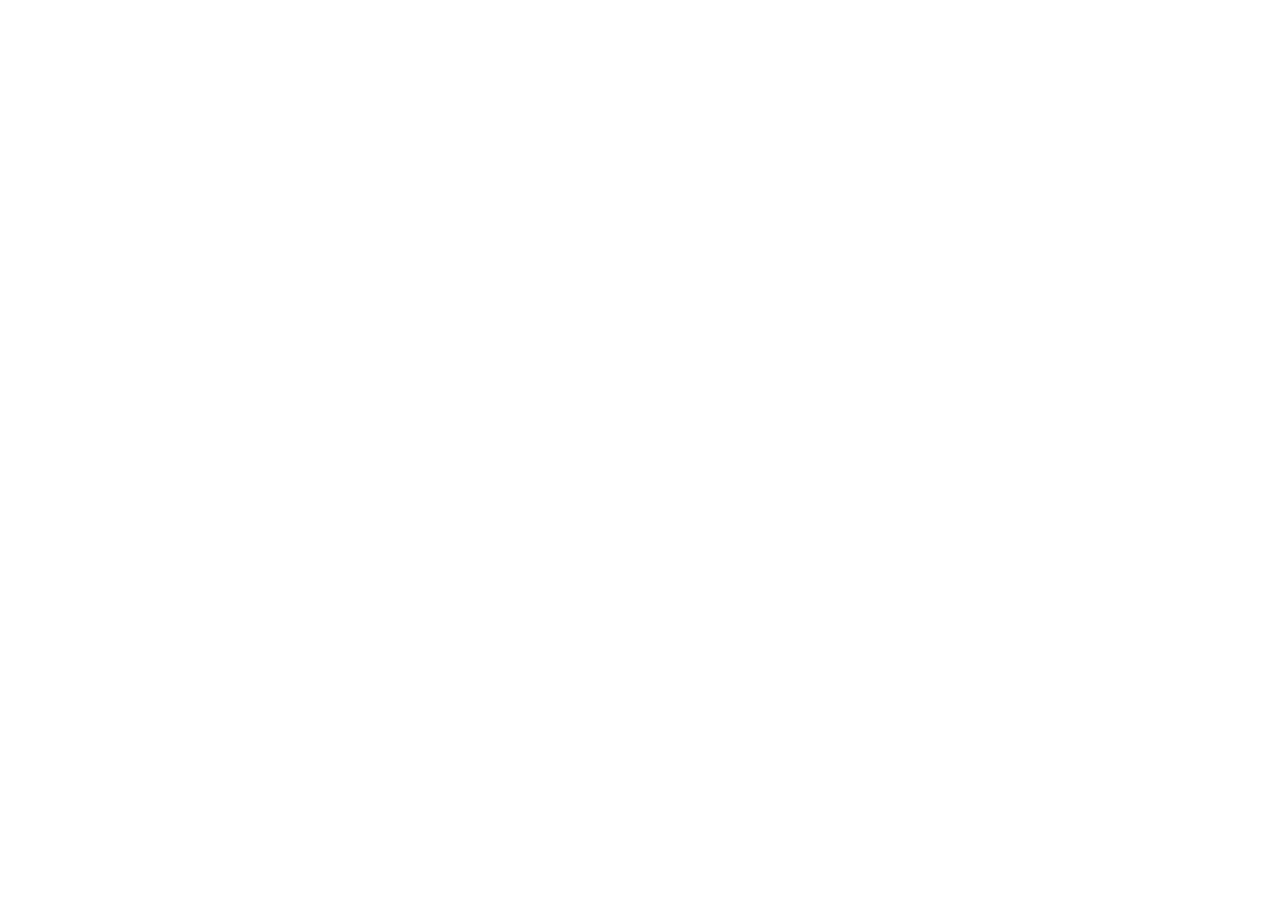
==== index.html @ e2233cf8 "init: init project" ====
<!DOCTYPE html>
<html lang="en">
<head>
    <meta charset="UTF-8">
    <meta name="viewport" content="width=device-width, initial-scale=1.0">
    <title>Main page</title>
</head>
<body>
    
</body>
</html>
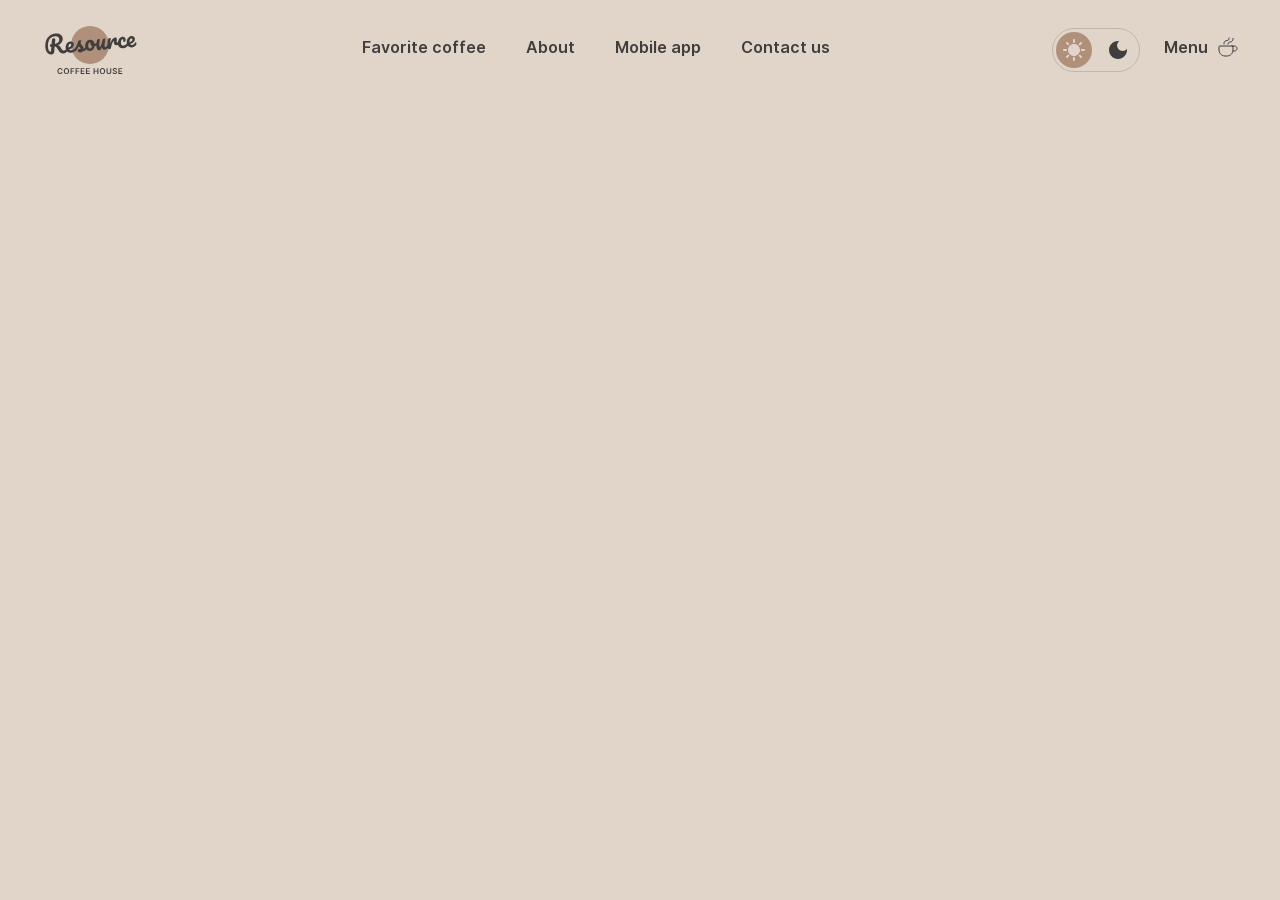
==== commit ed10383f: "feat: add header & create styles with scss" ====
--- a/index.html
+++ b/index.html
@@ -1,11 +1,75 @@
 <!DOCTYPE html>
 <html lang="en">
-<head>
-    <meta charset="UTF-8">
-    <meta name="viewport" content="width=device-width, initial-scale=1.0">
-    <title>Main page</title>
-</head>
-<body>
-    
-</body>
-</html>+  <head>
+    <meta charset="UTF-8" />
+    <meta name="viewport" content="width=device-width, initial-scale=1.0" />
+    <link rel="shortcut icon" href="favicon.ico" type="image/x-icon" />
+    <link rel="apple-touch-icon" href="assets/icons/apple-touch-icon.png" />
+    <link rel="apple-touch-icon" sizes="57x57" href="assets/icons/apple-touch-icon-57x57.png" />
+    <link rel="apple-touch-icon" sizes="72x72" href="assets/icons/apple-touch-icon-72x72.png" />
+    <link rel="apple-touch-icon" sizes="76x76" href="assets/icons/apple-touch-icon-76x76.png" />
+    <link rel="apple-touch-icon" sizes="114x114" href="assets/icons/apple-touch-icon-114x114.png" />
+    <link rel="apple-touch-icon" sizes="120x120" href="assets/icons/apple-touch-icon-120x120.png" />
+    <link rel="apple-touch-icon" sizes="144x144" href="assets/icons/apple-touch-icon-144x144.png" />
+    <link rel="apple-touch-icon" sizes="152x152" href="assets/icons/apple-touch-icon-152x152.png" />
+    <link rel="apple-touch-icon" sizes="180x180" href="assets/icons/apple-touch-icon-180x180.png" />
+    <link rel="stylesheet" href="styles/style.css" />
+    <title>Resource coffee house</title>
+  </head>
+  <body>
+    <header class="header">
+      <div class="container">
+        <div class="header__inner">
+          <a href="index.html" class="header__logo" aria-label="Resource Coffee House">
+            <img src="assets/images/logo/light-logo.svg" alt="Resource coffee logo" />
+          </a>
+          <nav class="header__nav">
+            <a href="#favorite" class="header__link">Favorite coffee</a>
+            <a href="#about" class="header__link">About</a>
+            <a href="#app" class="header__link">Mobile app</a>
+            <a href="#contacts" class="header__link">Contact us</a>
+          </nav>
+          <div class="header__actions">
+            <button class="header__theme" type="button" aria-label="Switch theme">
+              <span class="header__theme-option active" aria-label="Light theme">
+                <svg width="22" height="22" viewBox="0 0 22 22" fill="none" xmlns="http://www.w3.org/2000/svg">
+                  <path
+                    d="M10 3V1C10 0.45 10.45 0 11 0C11.55 0 12 0.45 12 1V3C12 3.55 11.55 4 11 4C10.45 4 10 3.55 10 3ZM17.36 6.05L18.77 4.63C19.16 4.24 19.16 3.61 18.77 3.22C18.38 2.83 17.75 2.83 17.36 3.22L15.95 4.64C15.56 5.03 15.56 5.66 15.95 6.05C16.34 6.44 16.97 6.44 17.36 6.05ZM21 10H19C18.45 10 18 10.45 18 11C18 11.55 18.45 12 19 12H21C21.55 12 22 11.55 22 11C22 10.45 21.55 10 21 10ZM11 18C10.45 18 10 18.45 10 19V21C10 21.55 10.45 22 11 22C11.55 22 12 21.55 12 21V19C12 18.45 11.55 18 11 18ZM4.64 6.05L3.22 4.64C2.83 4.25 2.83 3.61 3.22 3.23C3.61 2.85 4.25 2.84 4.63 3.23L6.04 4.64C6.43 5.03 6.43 5.67 6.04 6.05C5.65 6.43 5.02 6.44 4.64 6.05ZM15.95 15.95C15.56 16.34 15.56 16.98 15.95 17.36L17.36 18.77C17.75 19.16 18.39 19.16 18.77 18.77C19.16 18.38 19.16 17.74 18.77 17.36L17.36 15.95C16.98 15.56 16.34 15.56 15.95 15.95ZM1 12H3C3.55 12 4 11.55 4 11C4 10.45 3.55 10 3 10H1C0.45 10 0 10.45 0 11C0 11.55 0.45 12 1 12ZM4.64 18.78L6.05 17.37C6.44 16.98 6.44 16.34 6.05 15.96C5.66 15.58 5.02 15.57 4.64 15.96L3.23 17.37C2.84 17.76 2.84 18.4 3.23 18.78C3.61 19.17 4.25 19.17 4.64 18.78ZM11 5C7.69 5 5 7.69 5 11C5 14.31 7.69 17 11 17C14.31 17 17 14.31 17 11C17 7.69 14.31 5 11 5Z"
+                    fill="currentColor"
+                  />
+                </svg>
+              </span>
+              <span class="header__theme-option" aria-label="Dark theme">
+                <svg width="18" height="18" viewBox="0 0 18 18" fill="none" xmlns="http://www.w3.org/2000/svg">
+                  <path
+                    d="M9 0C4.03 0 0 4.03 0 9C0 13.97 4.03 18 9 18C13.97 18 18 13.97 18 9C18 8.54 17.96 8.08 17.9 7.64C16.92 9.01 15.32 9.9 13.5 9.9C10.52 9.9 8.1 7.48 8.1 4.5C8.1 2.69 8.99 1.08 10.36 0.0999999C9.92 0.0399999 9.46 0 9 0Z"
+                    fill="currentColor"
+                  />
+                </svg>
+              </span>
+            </button>
+            <a href="catalog.html" class="header__menu">
+              <span class="header__menu-link">
+                <span>Menu</span>
+                <svg width="24" height="24" viewBox="0 0 24 24" fill="none" xmlns="http://www.w3.org/2000/svg">
+                  <path d="M17 11.6V15C17 18.3137 14.3137 21 11 21H9C5.68629 21 3 18.3137 3 15V11.6C3 11.2686 3.26863 11 3.6 11H16.4C16.7314 11 17 11.2686 17 11.6Z" stroke="currentColor" stroke-linecap="round" stroke-linejoin="round" />
+                  <g class="cup-evaporation-1">
+                    <path d="M12 9C12 8 12.7143 7 14.1429 7C15.7208 7 17 5.72081 17 4.14286V3.5" stroke="currentColor" stroke-linecap="round" stroke-linejoin="round" />
+                  </g>
+                  <g class="cup-evaporation-2">
+                    <path d="M8 9V8.5C8 6.84315 9.34315 5.5 11 5.5C12.1046 5.5 13 4.60457 13 3.5V3" stroke="currentColor" stroke-linecap="round" stroke-linejoin="round" />
+                  </g>
+                  <path d="M16 11H18.5C19.8807 11 21 12.1193 21 13.5C21 14.8807 19.8807 16 18.5 16H17" stroke="currentColor" stroke-linecap="round" stroke-linejoin="round" />
+                </svg>
+              </span>
+            </a>
+            <button class="header__burger" type="button" aria-label="Open menu">
+              <span></span>
+              <span></span>
+            </button>
+          </div>
+        </div>
+      </div>
+    </header>
+  </body>
+</html>
--- a/styles/style.css
+++ b/styles/style.css
@@ -0,0 +1,288 @@
+* {
+  margin: 0;
+  padding: 0;
+  box-sizing: border-box;
+}
+
+html {
+  scroll-behavior: smooth;
+}
+
+a {
+  text-decoration: none;
+  color: inherit;
+}
+
+li {
+  list-style: none;
+}
+
+img {
+  display: block;
+}
+
+input,
+button,
+textarea {
+  font-family: inherit;
+  font-size: inherit;
+  color: inherit;
+}
+
+button {
+  cursor: pointer;
+  background-color: inherit;
+  color: inherit;
+  border: none;
+}
+
+@font-face {
+  font-family: "Inter";
+  font-style: normal;
+  font-weight: 400;
+  font-display: swap;
+  src: url("../assets/fonts/Inter-Regular.woff2") format("woff2");
+}
+@font-face {
+  font-family: "Inter";
+  font-style: normal;
+  font-weight: 600;
+  font-display: swap;
+  src: url("../assets/fonts/Inter-SemiBold.woff2") format("woff2");
+}
+body {
+  font-family: "Inter", sans-serif;
+  background: #e1d4c9;
+  min-height: 100vh;
+  display: flex;
+  flex-direction: column;
+}
+
+.container {
+  max-width: 1440px;
+  width: 100%;
+  margin: 0 auto;
+  padding: 0 40px;
+}
+
+.page {
+  flex: 1;
+}
+
+.text-accent {
+  color: #b0907a;
+}
+
+.header {
+  width: 100%;
+  padding-top: 20px;
+}
+.header__inner {
+  display: flex;
+  width: 100%;
+  min-height: 60px;
+  justify-content: space-between;
+  align-items: center;
+}
+.header__logo {
+  display: flex;
+  align-items: center;
+  width: 100px;
+  line-height: 0;
+  flex-shrink: 0;
+}
+.header__logo img {
+  width: 100px;
+  height: 60px;
+  display: block;
+}
+.header__nav {
+  display: flex;
+  justify-content: center;
+  align-items: center;
+  gap: 40px;
+  flex: 1 0 0;
+  align-self: stretch;
+}
+.header__link {
+  position: relative;
+  display: flex;
+  flex-direction: column;
+  align-items: center;
+  gap: 4px;
+  color: #403f3d;
+  font-size: 16px;
+  font-weight: 600;
+  line-height: 150%;
+  text-decoration: none;
+  transition: color 0.2s;
+}
+.header__link::after {
+  content: "";
+  height: 2px;
+  width: 0;
+  background: #403f3d;
+  transition: width 0.25s ease;
+}
+.header__link_active::after {
+  width: 100%;
+}
+.header__actions {
+  display: flex;
+  justify-content: center;
+  align-items: center;
+  gap: 24px;
+  flex-shrink: 0;
+}
+.header__theme {
+  display: flex;
+  width: 88px;
+  height: 44px;
+  padding: 4px;
+  justify-content: center;
+  align-items: center;
+  gap: 8px;
+  border-radius: 100px;
+  border: 1px solid #c1b6ad;
+  background: transparent;
+  cursor: pointer;
+  transition: border-color 0.2s;
+}
+.header__theme-option {
+  display: flex;
+  width: 36px;
+  height: 36px;
+  justify-content: center;
+  align-items: center;
+  flex-shrink: 0;
+  border-radius: 100px;
+  color: #403f3d;
+  box-sizing: border-box;
+}
+.header__theme-option.active {
+  background: #b0907a;
+  color: #e1d4c9;
+}
+.header__menu {
+  display: flex;
+  flex-direction: column;
+  align-items: center;
+  gap: 4px;
+  color: #403f3d;
+  text-decoration: none;
+  position: relative;
+}
+.header__menu::after {
+  content: "";
+  height: 2px;
+  width: 0;
+  background: #403f3d;
+  transition: width 0.25s ease;
+}
+.header__menu-link {
+  display: flex;
+  justify-content: center;
+  align-items: center;
+  gap: 8px;
+  font-size: 16px;
+  font-weight: 600;
+  line-height: 150%;
+  color: #403f3d;
+}
+.header__menu-link svg {
+  color: #3d3d40;
+  display: block;
+}
+.header__menu-link .cup-evaporation-1,
+.header__menu-link .cup-evaporation-2 {
+  transform-box: fill-box;
+  transform-origin: center bottom;
+  opacity: 1;
+  will-change: transform, opacity;
+  transition: opacity 0.3s ease-in;
+}
+.header__burger {
+  display: none;
+  width: 44px;
+  height: 44px;
+  flex-direction: column;
+  justify-content: center;
+  align-items: center;
+  gap: 6px;
+  flex-shrink: 0;
+  border-radius: 100px;
+  border: 1px solid #403f3d;
+}
+.header__burger span {
+  display: block;
+  width: 16px;
+  height: 2px;
+  background: #403f3d;
+}
+
+@keyframes cup-evaporation {
+  0% {
+    transform: translateY(0) scale(0.8);
+    opacity: 0;
+  }
+  30% {
+    opacity: 1;
+  }
+  100% {
+    transform: translateY(-5px) scale(1.15);
+    opacity: 0;
+  }
+}
+@media (min-width: 769px) {
+  .header__link:hover::after {
+    width: 100%;
+  }
+  .header__theme:hover {
+    border-color: #b0907a;
+  }
+  .header__menu:hover::after {
+    width: 100%;
+  }
+  .header__menu-link:hover .cup-evaporation-1,
+  .header__menu-link:hover .cup-evaporation-2 {
+    animation: cup-evaporation 1.4s ease-in-out infinite;
+  }
+  .header__menu-link:hover .cup-evaporation-2 {
+    animation-delay: 0.7s;
+  }
+}
+@media (max-width: 1024px) {
+  .header__nav {
+    gap: 20px;
+  }
+  .header__inner {
+    gap: 16px;
+  }
+}
+@media (max-width: 768px) {
+  .header__nav {
+    display: none;
+  }
+  .header__burger {
+    display: flex;
+  }
+}
+@media (max-width: 640px) {
+  .header {
+    padding-top: 12px;
+  }
+  .header__inner {
+    min-height: 44px;
+  }
+  .header__logo img {
+    width: 80px;
+    height: 48px;
+  }
+  .header__actions {
+    gap: 12px;
+  }
+  .header__theme {
+    width: 76px;
+    height: 40px;
+  }
+}
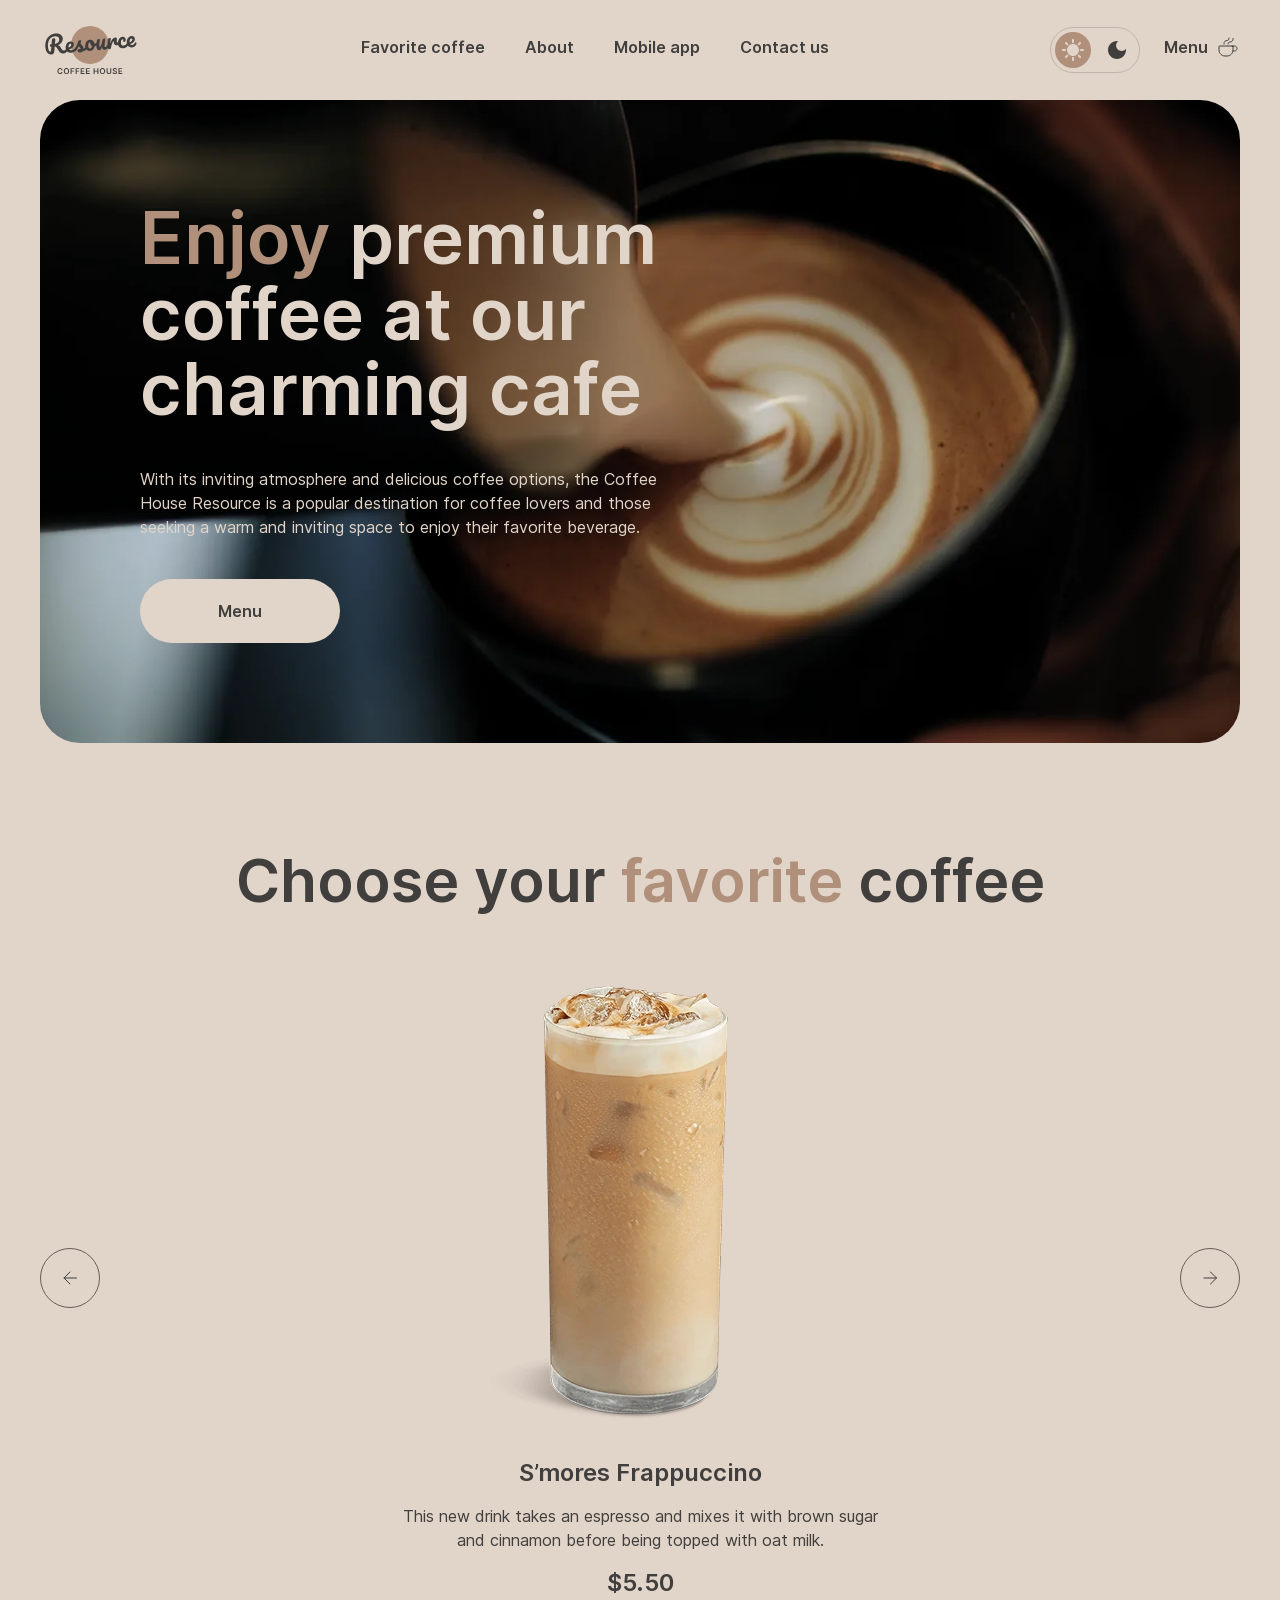
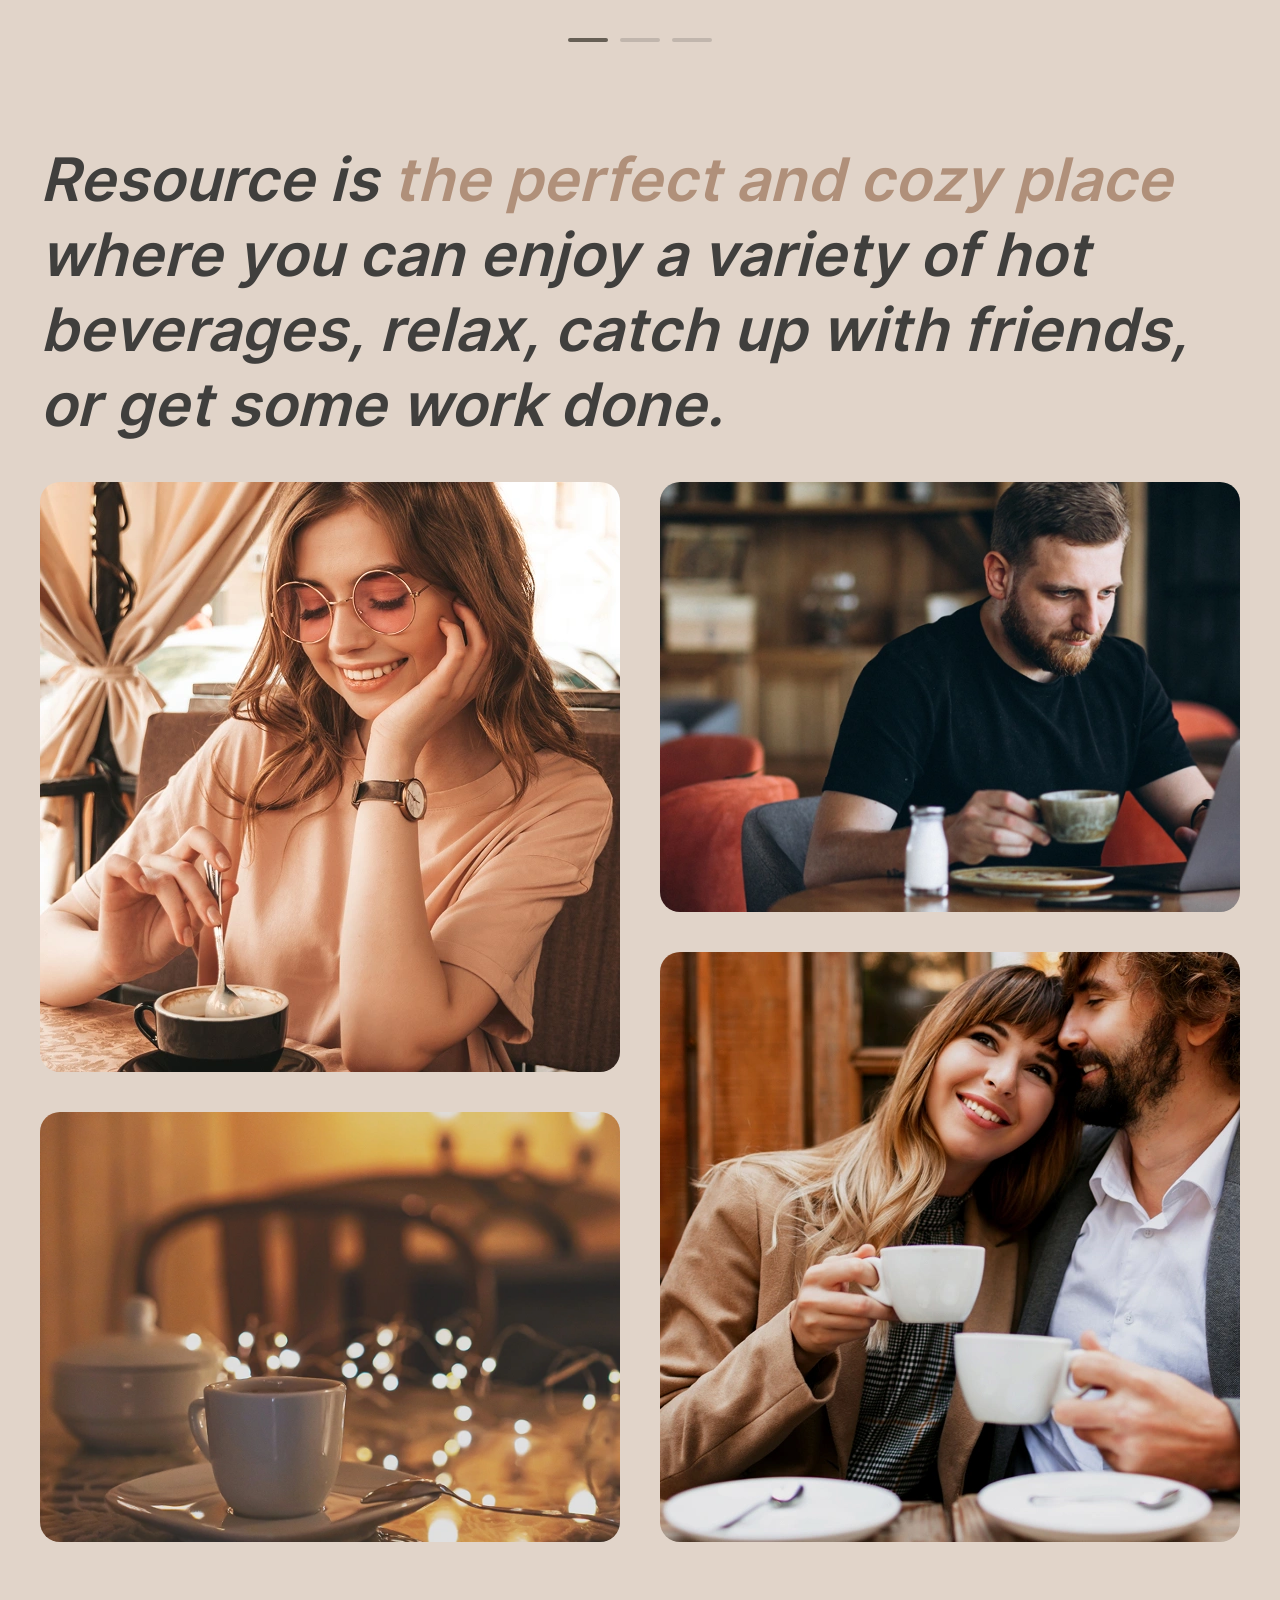
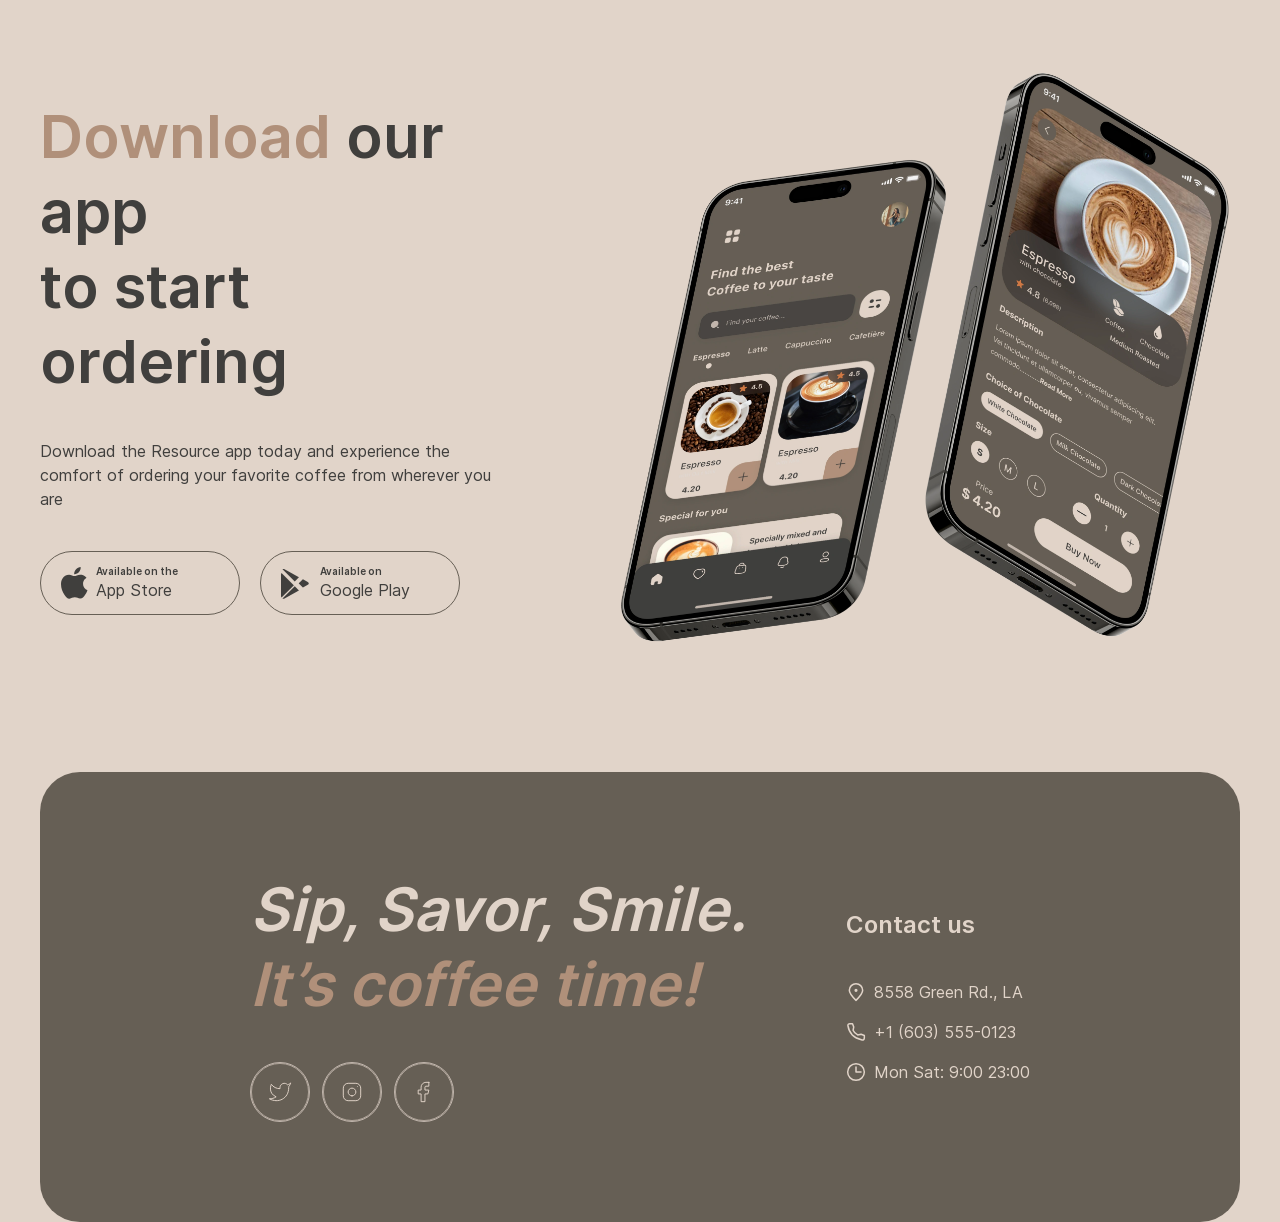
==== commit 8b767e38: "feat: page layout, theme switcher, slider and burger menu" ====
--- a/index.html
+++ b/index.html
@@ -13,6 +13,11 @@
     <link rel="apple-touch-icon" sizes="144x144" href="assets/icons/apple-touch-icon-144x144.png" />
     <link rel="apple-touch-icon" sizes="152x152" href="assets/icons/apple-touch-icon-152x152.png" />
     <link rel="apple-touch-icon" sizes="180x180" href="assets/icons/apple-touch-icon-180x180.png" />
+    <script>
+      if (localStorage.getItem("theme") === "dark") {
+        document.documentElement.dataset.theme = "dark";
+      }
+    </script>
     <link rel="stylesheet" href="styles/style.css" />
     <title>Resource coffee house</title>
   </head>
@@ -21,33 +26,16 @@
       <div class="container">
         <div class="header__inner">
           <a href="index.html" class="header__logo" aria-label="Resource Coffee House">
-            <img src="assets/images/logo/light-logo.svg" alt="Resource coffee logo" />
+            <img class="header__logo-img light-logo" src="assets/images/logo/light-logo.svg" alt="Resource coffee logo light" />
+            <img class="header__logo-img dark-logo" src="assets/images/logo/dark-logo.svg" alt="Resource coffee logo dark" />
           </a>
-          <nav class="header__nav">
-            <a href="#favorite" class="header__link">Favorite coffee</a>
-            <a href="#about" class="header__link">About</a>
-            <a href="#app" class="header__link">Mobile app</a>
-            <a href="#contacts" class="header__link">Contact us</a>
-          </nav>
-          <div class="header__actions">
-            <button class="header__theme" type="button" aria-label="Switch theme">
-              <span class="header__theme-option active" aria-label="Light theme">
-                <svg width="22" height="22" viewBox="0 0 22 22" fill="none" xmlns="http://www.w3.org/2000/svg">
-                  <path
-                    d="M10 3V1C10 0.45 10.45 0 11 0C11.55 0 12 0.45 12 1V3C12 3.55 11.55 4 11 4C10.45 4 10 3.55 10 3ZM17.36 6.05L18.77 4.63C19.16 4.24 19.16 3.61 18.77 3.22C18.38 2.83 17.75 2.83 17.36 3.22L15.95 4.64C15.56 5.03 15.56 5.66 15.95 6.05C16.34 6.44 16.97 6.44 17.36 6.05ZM21 10H19C18.45 10 18 10.45 18 11C18 11.55 18.45 12 19 12H21C21.55 12 22 11.55 22 11C22 10.45 21.55 10 21 10ZM11 18C10.45 18 10 18.45 10 19V21C10 21.55 10.45 22 11 22C11.55 22 12 21.55 12 21V19C12 18.45 11.55 18 11 18ZM4.64 6.05L3.22 4.64C2.83 4.25 2.83 3.61 3.22 3.23C3.61 2.85 4.25 2.84 4.63 3.23L6.04 4.64C6.43 5.03 6.43 5.67 6.04 6.05C5.65 6.43 5.02 6.44 4.64 6.05ZM15.95 15.95C15.56 16.34 15.56 16.98 15.95 17.36L17.36 18.77C17.75 19.16 18.39 19.16 18.77 18.77C19.16 18.38 19.16 17.74 18.77 17.36L17.36 15.95C16.98 15.56 16.34 15.56 15.95 15.95ZM1 12H3C3.55 12 4 11.55 4 11C4 10.45 3.55 10 3 10H1C0.45 10 0 10.45 0 11C0 11.55 0.45 12 1 12ZM4.64 18.78L6.05 17.37C6.44 16.98 6.44 16.34 6.05 15.96C5.66 15.58 5.02 15.57 4.64 15.96L3.23 17.37C2.84 17.76 2.84 18.4 3.23 18.78C3.61 19.17 4.25 19.17 4.64 18.78ZM11 5C7.69 5 5 7.69 5 11C5 14.31 7.69 17 11 17C14.31 17 17 14.31 17 11C17 7.69 14.31 5 11 5Z"
-                    fill="currentColor"
-                  />
-                </svg>
-              </span>
-              <span class="header__theme-option" aria-label="Dark theme">
-                <svg width="18" height="18" viewBox="0 0 18 18" fill="none" xmlns="http://www.w3.org/2000/svg">
-                  <path
-                    d="M9 0C4.03 0 0 4.03 0 9C0 13.97 4.03 18 9 18C13.97 18 18 13.97 18 9C18 8.54 17.96 8.08 17.9 7.64C16.92 9.01 15.32 9.9 13.5 9.9C10.52 9.9 8.1 7.48 8.1 4.5C8.1 2.69 8.99 1.08 10.36 0.0999999C9.92 0.0399999 9.46 0 9 0Z"
-                    fill="currentColor"
-                  />
-                </svg>
-              </span>
-            </button>
+          <div class="header__panel" id="header-panel">
+            <nav class="header__nav">
+              <a href="#favorite" class="header__link">Favorite coffee</a>
+              <a href="#about" class="header__link">About</a>
+              <a href="#app" class="header__link">Mobile app</a>
+              <a href="#contacts" class="header__link">Contact us</a>
+            </nav>
             <a href="catalog.html" class="header__menu">
               <span class="header__menu-link">
                 <span>Menu</span>
@@ -63,7 +51,27 @@
                 </svg>
               </span>
             </a>
-            <button class="header__burger" type="button" aria-label="Open menu">
+          </div>
+          <div class="header__actions">
+            <button class="header__theme" type="button" aria-label="Switch theme">
+              <span class="header__theme-option active" aria-label="Light theme">
+                <svg width="22" height="22" viewBox="0 0 22 22" fill="none" xmlns="http://www.w3.org/2000/svg">
+                  <path
+                    d="M10 3V1C10 0.45 10.45 0 11 0C11.55 0 12 0.45 12 1V3C12 3.55 11.55 4 11 4C10.45 4 10 3.55 10 3ZM17.36 6.05L18.77 4.63C19.16 4.24 19.16 3.61 18.77 3.22C18.38 2.83 17.75 2.83 17.36 3.22L15.95 4.64C15.56 5.03 15.56 5.66 15.95 6.05C16.34 6.44 16.97 6.44 17.36 6.05ZM21 10H19C18.45 10 18 10.45 18 11C18 11.55 18.45 12 19 12H21C21.55 12 22 11.55 22 11C22 10.45 21.55 10 21 10ZM11 18C10.45 18 10 18.45 10 19V21C10 21.55 10.45 22 11 22C11.55 22 12 21.55 12 21V19C12 18.45 11.55 18 11 18ZM4.64 6.05L3.22 4.64C2.83 4.25 2.83 3.61 3.22 3.23C3.61 2.85 4.25 2.84 4.63 3.23L6.04 4.64C6.43 5.03 6.43 5.67 6.04 6.05C5.65 6.43 5.02 6.44 4.64 6.05ZM15.95 15.95C15.56 16.34 15.56 16.98 15.95 17.36L17.36 18.77C17.75 19.16 18.39 19.16 18.77 18.77C19.16 18.38 19.16 17.74 18.77 17.36L17.36 15.95C16.98 15.56 16.34 15.56 15.95 15.95ZM1 12H3C3.55 12 4 11.55 4 11C4 10.45 3.55 10 3 10H1C0.45 10 0 10.45 0 11C0 11.55 0.45 12 1 12ZM4.64 18.78L6.05 17.37C6.44 16.98 6.44 16.34 6.05 15.96C5.66 15.58 5.02 15.57 4.64 15.96L3.23 17.37C2.84 17.76 2.84 18.4 3.23 18.78C3.61 19.17 4.25 19.17 4.64 18.78ZM11 5C7.69 5 5 7.69 5 11C5 14.31 7.69 17 11 17C14.31 17 17 14.31 17 11C17 7.69 14.31 5 11 5Z"
+                    fill="currentColor"
+                  />
+                </svg>
+              </span>
+              <span class="header__theme-option dark" aria-label="Dark theme">
+                <svg width="18" height="18" viewBox="0 0 18 18" fill="none" xmlns="http://www.w3.org/2000/svg">
+                  <path
+                    d="M9 0C4.03 0 0 4.03 0 9C0 13.97 4.03 18 9 18C13.97 18 18 13.97 18 9C18 8.54 17.96 8.08 17.9 7.64C16.92 9.01 15.32 9.9 13.5 9.9C10.52 9.9 8.1 7.48 8.1 4.5C8.1 2.69 8.99 1.08 10.36 0.0999999C9.92 0.0399999 9.46 0 9 0Z"
+                    fill="currentColor"
+                  />
+                </svg>
+              </span>
+            </button>
+            <button class="header__burger" type="button" aria-label="Open menu" aria-controls="header-panel" aria-expanded="false">
               <span></span>
               <span></span>
             </button>
@@ -71,5 +79,261 @@
         </div>
       </div>
     </header>
+    <main>
+      <section class="hero">
+        <div class="container">
+          <div class="hero__inner">
+            <img src="assets/images/hero/hero.webp" alt="Hero background image" class="hero__bg" />
+            <div class="hero__offer">
+              <h1 class="hero__title"><span class="text-accent">Enjoy</span> premium coffee at our charming cafe</h1>
+              <p class="hero__description">
+                With its inviting atmosphere and delicious coffee options, the Coffee House Resource is a popular destination for coffee lovers and those seeking a warm and inviting space to enjoy their favorite beverage.
+              </p>
+              <a href="catalog.html" class="hero__button"
+                >Menu
+                <svg width="24" height="24" viewBox="0 0 24 24" fill="none" xmlns="http://www.w3.org/2000/svg">
+                  <path d="M17 11.6V15C17 18.3137 14.3137 21 11 21H9C5.68629 21 3 18.3137 3 15V11.6C3 11.2686 3.26863 11 3.6 11H16.4C16.7314 11 17 11.2686 17 11.6Z" stroke="currentColor" stroke-linecap="round" stroke-linejoin="round" />
+                  <g class="cup-evaporation-1">
+                    <path d="M12 9C12 8 12.7143 7 14.1429 7C15.7208 7 17 5.72081 17 4.14286V3.5" stroke="currentColor" stroke-linecap="round" stroke-linejoin="round" />
+                  </g>
+                  <g class="cup-evaporation-2">
+                    <path d="M8 9V8.5C8 6.84315 9.34315 5.5 11 5.5C12.1046 5.5 13 4.60457 13 3.5V3" stroke="currentColor" stroke-linecap="round" stroke-linejoin="round" />
+                  </g>
+                  <path d="M16 11H18.5C19.8807 11 21 12.1193 21 13.5C21 14.8807 19.8807 16 18.5 16H17" stroke="currentColor" stroke-linecap="round" stroke-linejoin="round" />
+                </svg>
+              </a>
+            </div>
+          </div>
+        </div>
+      </section>
+      <section class="favorite" id="favorite">
+        <div class="container">
+          <h2 class="favorite__title">Choose your <span class="text-accent">favorite</span> coffee</h2>
+          <div class="favorite__slider">
+            <div class="favorite__viewport">
+              <button class="favorite__arrow" type="button" data-dir="-1" aria-label="Previous slide">
+                <svg width="24" height="24" viewBox="18 18 24 24" fill="none" xmlns="http://www.w3.org/2000/svg">
+                  <path d="M36.5 30H24M30 36L24 30L30 24" stroke="currentColor" stroke-linecap="round" stroke-linejoin="round" />
+                </svg>
+              </button>
+              <div class="favorite__track">
+                <div class="favorite__slide-row" id="favoriteTrack">
+                  <div class="favorite__slide">
+                    <div class="favorite__card">
+                      <img class="favorite__img" src="assets/images/favorite/slider-1.webp" alt="S'mores Frappuccino" width="480" height="480" />
+                      <div class="favorite__info">
+                        <h3 class="favorite__name">S&rsquo;mores Frappuccino</h3>
+                        <p class="favorite__desc">This new drink takes an espresso and mixes it with brown sugar and cinnamon before being topped with oat milk.</p>
+                        <p class="favorite__price">$5.50</p>
+                      </div>
+                    </div>
+                  </div>
+                  <div class="favorite__slide">
+                    <div class="favorite__card">
+                      <img class="favorite__img" src="assets/images/favorite/slider-2.webp" alt="Caramel Macchiato" width="480" height="480" />
+                      <div class="favorite__info">
+                        <h3 class="favorite__name">Caramel Macchiato</h3>
+                        <p class="favorite__desc">Fragrant and unique classic espresso with rich caramel-peanut syrup, with cream under whipped thick foam.</p>
+                        <p class="favorite__price">$5.00</p>
+                      </div>
+                    </div>
+                  </div>
+                  <div class="favorite__slide">
+                    <div class="favorite__card">
+                      <img class="favorite__img" src="assets/images/favorite/slider-3.webp" alt="Ice coffee" width="480" height="480" />
+                      <div class="favorite__info">
+                        <h3 class="favorite__name">Ice coffee</h3>
+                        <p class="favorite__desc">A popular summer drink that tones and invigorates. Prepared from coffee, milk and ice.</p>
+                        <p class="favorite__price">$4.50</p>
+                      </div>
+                    </div>
+                  </div>
+                </div>
+              </div>
+              <button class="favorite__arrow" type="button" data-dir="1" aria-label="Next slide">
+                <svg width="24" height="24" viewBox="18 18 24 24" fill="none" xmlns="http://www.w3.org/2000/svg">
+                  <path d="M24 30H36.5M30.5 36L36.5 30L30.5 24" stroke="currentColor" stroke-linecap="round" stroke-linejoin="round" />
+                </svg>
+              </button>
+            </div>
+            <div class="favorite__controls">
+              <button class="favorite__dot active" type="button" data-idx="0" aria-label="Slide 1"></button>
+              <button class="favorite__dot" type="button" data-idx="1" aria-label="Slide 2"></button>
+              <button class="favorite__dot" type="button" data-idx="2" aria-label="Slide 3"></button>
+            </div>
+          </div>
+        </div>
+      </section>
+      <section class="about">
+        <div class="container">
+          <p class="about__text">Resource is <span class="text-accent">the perfect and cozy place</span> where you can enjoy a variety of hot beverages, relax, catch up with friends, or get some work done.</p>
+          <div class="about__images">
+            <div class="about__column">
+              <div class="about__card about__card--tall">
+                <img src="assets/images/about/about-1.webp" alt="Coffee shop photo 1" />
+              </div>
+              <div class="about__card about__card--short">
+                <img src="assets/images/about/about-2.webp" alt="Coffee shop photo 2" />
+              </div>
+            </div>
+            <div class="about__column">
+              <div class="about__card about__card--short">
+                <img src="assets/images/about/about-3.webp" alt="Coffee shop photo 3" />
+              </div>
+              <div class="about__card about__card--tall">
+                <img src="assets/images/about/about-4.webp" alt="Coffee shop photo 4" />
+              </div>
+            </div>
+          </div>
+        </div>
+      </section>
+
+      <section class="app">
+        <div class="container">
+          <div class="app__inner">
+            <div class="app__offer">
+              <h2 class="app__title"><span class="text-accent">Download</span> our app<br />to start ordering</h2>
+              <p class="app__description">Download the Resource app today and experience the comfort of ordering your favorite coffee from wherever you are</p>
+              <div class="app__buttons">
+                <a href="#" class="app__button">
+                  <span class="app__icon">
+                    <svg width="27" height="32" viewBox="0 0 27 32" fill="none" xmlns="http://www.w3.org/2000/svg">
+                      <path
+                        d="M22.0578 16.8306C22.021 12.8323 25.4156 10.8871 25.5708 10.7966C23.6483 8.06361 20.6684 7.69021 19.6213 7.66043C17.1185 7.40364 14.6909 9.12057 13.4159 9.12057C12.1156 9.12057 10.1523 7.68524 8.03638 7.72742C5.31352 7.76836 2.76624 9.30541 1.36919 11.6922C-1.51399 16.5589 0.636305 23.7107 3.39861 27.6446C4.7804 29.5711 6.39503 31.7223 8.50843 31.6466C10.576 31.5635 11.3483 30.3614 13.8435 30.3614C16.3157 30.3614 17.0409 31.6466 19.1963 31.5982C21.4153 31.5635 22.8124 29.6629 24.1458 27.719C25.7426 25.5108 26.3839 23.3361 26.4093 23.2245C26.3572 23.2071 22.0998 21.6229 22.0578 16.8306Z"
+                        fill="currentColor"
+                      />
+                      <path
+                        d="M17.9863 5.07263C19.0983 3.71671 19.8592 1.872 19.648 0C18.0384 0.0694711 16.0256 1.08549 14.8664 2.41164C13.8409 3.58025 12.9248 5.49566 13.1615 7.29695C14.9695 7.42845 16.8259 6.40747 17.9863 5.07263Z"
+                        fill="currentColor"
+                      />
+                    </svg>
+                  </span>
+                  <span class="app__text">
+                    <span class="app__caption">Available on the</span>
+                    <span class="app__name">App Store</span>
+                  </span>
+                </a>
+                <a href="#" class="app__button">
+                  <span class="app__icon">
+                    <svg width="31" height="33" viewBox="0 0 31 33" fill="none" xmlns="http://www.w3.org/2000/svg">
+                      <path d="M0.456669 7.19171C0.167404 7.49042 0 7.95549 0 8.55777V30.0407C0 30.6429 0.167404 31.108 0.456669 31.4067L0.528063 31.4723L12.7314 19.4389V19.1547L0.528063 7.12129L0.456669 7.19171Z" fill="currentColor" />
+                      <path d="M21.866 21.5399L17.8027 17.5268V17.2426L21.8709 13.2294L21.962 13.2817L26.7798 15.9858C28.1547 16.7533 28.1547 18.0161 26.7798 18.7884L21.962 21.4877L21.866 21.5399Z" fill="currentColor" />
+                      <path d="M17.932 24.4014L13.7728 20.2984L1.49805 32.4083C1.95472 32.8819 2.69942 32.939 3.54629 32.4654L17.932 24.4014Z" fill="currentColor" />
+                      <path d="M17.932 11.3657L3.54629 3.30175C2.69942 2.83305 1.95472 2.89011 1.49805 3.36368L13.7728 15.4688L17.932 11.3657Z" fill="currentColor" />
+                    </svg>
+                  </span>
+                  <span class="app__text">
+                    <span class="app__caption">Available on</span>
+                    <span class="app__name">Google Play</span>
+                  </span>
+                </a>
+              </div>
+            </div>
+            <div class="app__screens">
+              <img src="assets/images/app/mobile-screens.webp" alt="Mobile app screens" />
+            </div>
+          </div>
+        </div>
+      </section>
+    </main>
+    <footer class="footer">
+      <div class="container">
+        <div class="footer__inner">
+          <div class="footer__offer">
+            <h2 class="footer__title">Sip, Savor, Smile.<br /><span class="text-accent">It&rsquo;s coffee time!</span></h2>
+            <div class="footer__socials">
+              <a href="#" class="footer__social" aria-label="Twitter">
+                <svg width="60" height="60" viewBox="0 0 60 60" fill="none" xmlns="http://www.w3.org/2000/svg">
+                  <rect x="0.5" y="0.5" width="59" height="59" rx="29.5" stroke="currentColor" opacity="0.6" />
+                  <path
+                    d="M41 21.0101C41 21.0101 38.9821 22.2022 37.86 22.5401C37.2577 21.8476 36.4573 21.3567 35.567 21.134C34.6767 20.9112 33.7395 20.9673 32.8821 21.2945C32.0247 21.6218 31.2884 22.2045 30.773 22.9638C30.2575 23.7231 29.9877 24.6224 30 25.5401V26.5401C28.2426 26.5856 26.5013 26.1959 24.931 25.4055C23.3607 24.6151 22.0103 23.4487 21 22.0101C21 22.0101 17 31.0101 26 35.0101C23.9405 36.408 21.4872 37.109 19 37.0101C28 42.0101 39 37.0101 39 25.5101C38.9991 25.2315 38.9723 24.9537 38.92 24.6801C39.9406 23.6735 41 21.0101 41 21.0101Z"
+                    stroke="currentColor"
+                    stroke-linecap="round"
+                    stroke-linejoin="round"
+                  />
+                </svg>
+              </a>
+              <a href="#" class="footer__social" aria-label="Instagram">
+                <svg width="60" height="60" viewBox="0 0 60 60" fill="none" xmlns="http://www.w3.org/2000/svg">
+                  <rect x="0.5" y="0.5" width="59" height="59" rx="29.5" stroke="currentColor" opacity="0.6" />
+                  <path d="M30 34C32.2091 34 34 32.2091 34 30C34 27.7909 32.2091 26 30 26C27.7909 26 26 27.7909 26 30C26 32.2091 27.7909 34 30 34Z" stroke="currentColor" stroke-linecap="round" stroke-linejoin="round" />
+                  <path d="M21 34V26C21 23.2386 23.2386 21 26 21H34C36.7614 21 39 23.2386 39 26V34C39 36.7614 36.7614 39 34 39H26C23.2386 39 21 36.7614 21 34Z" stroke="currentColor" />
+                  <path d="M35.5 24.51L35.51 24.4989" stroke="currentColor" stroke-linecap="round" stroke-linejoin="round" />
+                </svg>
+              </a>
+              <a href="#" class="footer__social" aria-label="Facebook">
+                <svg width="60" height="60" viewBox="0 0 60 60" fill="none" xmlns="http://www.w3.org/2000/svg">
+                  <rect x="0.5" y="0.5" width="59" height="59" rx="29.5" stroke="currentColor" opacity="0.6" />
+                  <path
+                    d="M35 20H32C30.6739 20 29.4021 20.5268 28.4645 21.4645C27.5268 22.4021 27 23.6739 27 25V28H24V32H27V40H31V32H34L35 28H31V25C31 24.7348 31.1054 24.4804 31.2929 24.2929C31.4804 24.1054 31.7348 24 32 24H35V20Z"
+                    stroke="currentColor"
+                    stroke-linecap="round"
+                    stroke-linejoin="round"
+                  />
+                </svg>
+              </a>
+            </div>
+          </div>
+
+          <div class="footer__contacts">
+            <h3 class="footer__heading">Contact us</h3>
+            <div class="footer__links">
+              <a href="#" class="footer__link">
+                <svg width="20" height="20" viewBox="0 0 20 20" fill="none" xmlns="http://www.w3.org/2000/svg">
+                  <path
+                    d="M16.6663 8.33329C16.6663 12.0152 9.99967 18.3333 9.99967 18.3333C9.99967 18.3333 3.33301 12.0152 3.33301 8.33329C3.33301 4.65139 6.31778 1.66663 9.99967 1.66663C13.6816 1.66663 16.6663 4.65139 16.6663 8.33329Z"
+                    stroke="#E1D4C9"
+                    stroke-width="1.5"
+                  />
+                  <path
+                    d="M10.0003 9.16667C10.4606 9.16667 10.8337 8.79357 10.8337 8.33333C10.8337 7.8731 10.4606 7.5 10.0003 7.5C9.54009 7.5 9.16699 7.8731 9.16699 8.33333C9.16699 8.79357 9.54009 9.16667 10.0003 9.16667Z"
+                    fill="#E1D4C9"
+                    stroke="#E1D4C9"
+                    stroke-width="1.5"
+                    stroke-linecap="round"
+                    stroke-linejoin="round"
+                  />
+                </svg>
+                8558 Green Rd., LA
+              </a>
+              <a href="tel:+16035550123" class="footer__link">
+                <svg width="20" height="20" viewBox="0 0 20 20" fill="none" xmlns="http://www.w3.org/2000/svg">
+                  <path
+                    d="M15.0984 12.2516L11.6665 12.9166C9.34845 11.7531 7.91654 10.4166 7.08321 8.33329L7.72483 4.89154L6.51197 1.66663L3.72946 1.66663C2.60191 1.66663 1.71466 2.59958 1.90108 3.71161C2.29888 6.08454 3.37231 10.0391 6.24987 12.9166C9.27338 15.9401 13.5661 17.3318 16.1378 17.9288C17.299 18.1983 18.3332 17.2908 18.3332 16.0988L18.3332 13.4843L15.0984 12.2516Z"
+                    stroke="#E1D4C9"
+                    stroke-width="1.5"
+                    stroke-linecap="round"
+                    stroke-linejoin="round"
+                  />
+                </svg>
+                +1 (603) 555-0123</a
+              >
+              <a href="#" class="footer__link">
+                <svg width="20" height="20" viewBox="0 0 20 20" fill="none" xmlns="http://www.w3.org/2000/svg">
+                  <g clip-path="url(#clip0_217_1736)">
+                    <path d="M10 5L10 10L15 10" stroke="#E1D4C9" stroke-width="1.5" stroke-linecap="round" stroke-linejoin="round" />
+                    <path
+                      d="M10.0003 18.3333C14.6027 18.3333 18.3337 14.6023 18.3337 9.99996C18.3337 5.39759 14.6027 1.66663 10.0003 1.66663C5.39795 1.66663 1.66699 5.39759 1.66699 9.99996C1.66699 14.6023 5.39795 18.3333 10.0003 18.3333Z"
+                      stroke="#E1D4C9"
+                      stroke-width="1.5"
+                      stroke-linecap="round"
+                      stroke-linejoin="round"
+                    />
+                  </g>
+                  <defs>
+                    <clipPath id="clip0_217_1736">
+                      <rect width="20" height="20" fill="white" />
+                    </clipPath>
+                  </defs>
+                </svg>
+
+                Mon Sat: 9:00 23:00</a
+              >
+            </div>
+          </div>
+        </div>
+      </div>
+    </footer>
+    <script type="module" src="js/main.js"></script>
   </body>
 </html>
--- a/styles/style.css
+++ b/styles/style.css
@@ -36,6 +36,28 @@
   border: none;
 }
 
+:root {
+  --text-primary: #403f3d;
+  --text-inverse: #e1d4c9;
+  --text-accent: #b0907a;
+  --bg-page: #e1d4c9;
+  --bg-container: #665f55;
+  --bg-overlay: rgb(64 63 61 / 80%);
+  --border-primary: #c1b6ad;
+  --border-inverse: #665f55;
+}
+
+[data-theme=dark] {
+  --text-primary: #e1d4c9;
+  --text-inverse: #e1d4c9;
+  --text-accent: #b0907a;
+  --bg-page: #292826;
+  --bg-container: #403f3d;
+  --bg-overlay: rgb(41 40 38 / 80%);
+  --border-primary: #665f55;
+  --border-inverse: #c1b6ad;
+}
+
 @font-face {
   font-family: "Inter";
   font-style: normal;
@@ -52,10 +74,10 @@
 }
 body {
   font-family: "Inter", sans-serif;
-  background: #e1d4c9;
+  background: var(--bg-page);
+  color: var(--text-primary);
+  transition: background 0.3s, color 0.3s;
   min-height: 100vh;
-  display: flex;
-  flex-direction: column;
 }
 
 .container {
@@ -65,17 +87,44 @@
   padding: 0 40px;
 }
 
-.page {
-  flex: 1;
-}
-
 .text-accent {
-  color: #b0907a;
-}
-
+  color: var(--text-accent);
+}
+
+body.lock {
+  overflow: hidden;
+}
+
+section {
+  margin-bottom: 100px;
+}
+
+[data-theme=dark] .header__logo-img.light-logo {
+  display: none;
+}
+[data-theme=dark] .header__logo-img.dark-logo {
+  display: block;
+}
+
+@media (max-width: 768px) {
+  section {
+    margin-bottom: 80px;
+  }
+}
+@media (max-width: 575px) {
+  .container {
+    padding: 0 16px;
+  }
+  section {
+    margin-bottom: 60px;
+  }
+}
 .header {
+  position: relative;
+  z-index: 10;
   width: 100%;
   padding-top: 20px;
+  margin-bottom: 20px;
 }
 .header__inner {
   display: flex;
@@ -94,7 +143,9 @@
 .header__logo img {
   width: 100px;
   height: 60px;
-  display: block;
+}
+.header__logo .dark-logo {
+  display: none;
 }
 .header__nav {
   display: flex;
@@ -110,18 +161,17 @@
   flex-direction: column;
   align-items: center;
   gap: 4px;
-  color: #403f3d;
+  color: var(--text-primary);
   font-size: 16px;
   font-weight: 600;
   line-height: 150%;
-  text-decoration: none;
   transition: color 0.2s;
 }
 .header__link::after {
   content: "";
   height: 2px;
   width: 0;
-  background: #403f3d;
+  background: var(--text-primary);
   transition: width 0.25s ease;
 }
 .header__link_active::after {
@@ -136,14 +186,12 @@
 }
 .header__theme {
   display: flex;
-  width: 88px;
-  height: 44px;
   padding: 4px;
   justify-content: center;
   align-items: center;
   gap: 8px;
   border-radius: 100px;
-  border: 1px solid #c1b6ad;
+  border: 1px solid var(--border-primary);
   background: transparent;
   cursor: pointer;
   transition: border-color 0.2s;
@@ -156,27 +204,27 @@
   align-items: center;
   flex-shrink: 0;
   border-radius: 100px;
-  color: #403f3d;
+  color: var(--text-primary);
   box-sizing: border-box;
+  transition: background 0.3s ease-in-out;
 }
 .header__theme-option.active {
-  background: #b0907a;
-  color: #e1d4c9;
+  background: var(--text-accent);
+  color: var(--text-inverse);
 }
 .header__menu {
   display: flex;
   flex-direction: column;
   align-items: center;
   gap: 4px;
-  color: #403f3d;
-  text-decoration: none;
+  color: var(--text-primary);
   position: relative;
 }
 .header__menu::after {
   content: "";
   height: 2px;
   width: 0;
-  background: #403f3d;
+  background: var(--text-primary);
   transition: width 0.25s ease;
 }
 .header__menu-link {
@@ -187,10 +235,10 @@
   font-size: 16px;
   font-weight: 600;
   line-height: 150%;
-  color: #403f3d;
+  color: var(--text-primary);
 }
 .header__menu-link svg {
-  color: #3d3d40;
+  color: var(--text-primary);
   display: block;
 }
 .header__menu-link .cup-evaporation-1,
@@ -208,16 +256,23 @@
   flex-direction: column;
   justify-content: center;
   align-items: center;
-  gap: 6px;
+  gap: 8px;
   flex-shrink: 0;
   border-radius: 100px;
-  border: 1px solid #403f3d;
+  border: 1px solid var(--text-primary);
 }
 .header__burger span {
   display: block;
   width: 16px;
   height: 2px;
-  background: #403f3d;
+  background: var(--text-primary);
+  transition: transform 0.3s ease;
+}
+.header_open .header__burger span:first-child {
+  transform: translateY(5px) rotate(45deg);
+}
+.header_open .header__burger span:last-child {
+  transform: translateY(-5px) rotate(-45deg);
 }
 
 @keyframes cup-evaporation {
@@ -234,11 +289,31 @@
   }
 }
 @media (min-width: 769px) {
+  .header__panel {
+    display: contents;
+  }
+  .header__logo {
+    order: 1;
+  }
+  .header__nav {
+    order: 2;
+  }
+  .header__actions {
+    order: 3;
+  }
+  .header__menu {
+    order: 4;
+    margin-left: 24px;
+  }
   .header__link:hover::after {
     width: 100%;
   }
   .header__theme:hover {
-    border-color: #b0907a;
+    border-color: var(--text-accent);
+  }
+  .header__theme-option:hover {
+    color: var(--text-inverse);
+    background: var(--bg-container);
   }
   .header__menu:hover::after {
     width: 100%;
@@ -260,11 +335,42 @@
   }
 }
 @media (max-width: 768px) {
-  .header__nav {
-    display: none;
-  }
   .header__burger {
     display: flex;
+  }
+  .header__panel {
+    position: fixed;
+    top: 80px;
+    left: 0;
+    width: 100%;
+    height: calc(100dvh - 80px);
+    display: flex;
+    flex-direction: column;
+    align-items: center;
+    gap: 60px;
+    padding: 60px 16px;
+    overflow-y: auto;
+    background: var(--bg-page);
+    opacity: 0;
+    visibility: hidden;
+    transform: translateY(-16px);
+    transition: opacity 0.3s ease, transform 0.3s ease, visibility 0.3s;
+  }
+  .header_open .header__panel {
+    opacity: 1;
+    visibility: visible;
+    transform: none;
+  }
+  .header__nav {
+    flex: none;
+    align-self: auto;
+    flex-direction: column;
+    gap: 40px;
+  }
+  .header__link, .header__menu-link {
+    font-size: 32px;
+    font-weight: 600;
+    line-height: 125%;
   }
 }
 @media (max-width: 640px) {
@@ -281,8 +387,495 @@
   .header__actions {
     gap: 12px;
   }
-  .header__theme {
-    width: 76px;
+  .header__panel {
+    top: 60px;
+    height: calc(100dvh - 60px);
+  }
+}
+.hero {
+  width: 100%;
+}
+.hero__inner {
+  position: relative;
+  padding: 100px;
+}
+.hero__bg {
+  position: absolute;
+  top: 0;
+  left: 0;
+  width: 100%;
+  height: 100%;
+  object-fit: cover;
+  z-index: -1;
+  border-radius: 40px;
+}
+.hero__offer {
+  display: flex;
+  width: 100%;
+  max-width: 530px;
+  flex-direction: column;
+  justify-content: center;
+  align-items: flex-start;
+  gap: 40px;
+}
+.hero__title {
+  align-self: stretch;
+  color: var(--text-inverse);
+  font-size: 72px;
+  font-weight: 600;
+  line-height: 105%;
+}
+@media (max-width: 768px) {
+  .hero__title {
+    font-size: 42px;
+    line-height: 115%;
+  }
+}
+.hero__description {
+  color: var(--text-inverse);
+  font-size: 16px;
+  font-weight: 400;
+  line-height: 150%;
+}
+.hero__button {
+  display: flex;
+  width: 200px;
+  padding: 20px 0;
+  justify-content: center;
+  align-items: center;
+  border-radius: 100px;
+  background: var(--bg-page);
+  color: var(--text-primary);
+  font-size: 16px;
+  font-weight: 600;
+  line-height: 150%;
+  transition: background 0.2s, color 0.2s;
+}
+.hero__button svg {
+  flex-shrink: 0;
+  width: 0;
+  margin-left: 0;
+  opacity: 0;
+  transition: width 0.3s ease, margin-left 0.3s ease, opacity 0.3s ease;
+}
+
+@media (min-width: 769px) {
+  .hero__button:hover .cup-evaporation-1,
+  .hero__button:hover .cup-evaporation-2 {
+    animation: cup-evaporation 1.4s ease-in-out infinite;
+  }
+  .hero__button:hover .cup-evaporation-2 {
+    animation-delay: 0.7s;
+  }
+  .hero__button:hover svg {
+    width: 24px;
+    margin-left: 8px;
+    opacity: 1;
+  }
+}
+@media (max-width: 768px) {
+  .hero__inner {
+    padding-left: 60px;
+  }
+}
+@media (max-width: 640px) {
+  .hero__inner {
+    padding: 24px;
+  }
+  .hero__bg {
+    border-radius: 24px;
+  }
+}
+.favorite__title {
+  font-size: 60px;
+  font-weight: 600;
+  line-height: 125%;
+}
+@media (max-width: 768px) {
+  .favorite__title {
+    font-size: 32px;
+  }
+}
+.favorite__title {
+  text-align: center;
+}
+.favorite__slider {
+  display: flex;
+  flex-direction: column;
+  align-items: center;
+  gap: 40px;
+  margin-top: 40px;
+}
+.favorite__viewport {
+  display: flex;
+  width: 100%;
+  justify-content: space-between;
+  align-items: center;
+  gap: 20px;
+}
+.favorite__track {
+  width: 100%;
+  max-width: 480px;
+  overflow: hidden;
+}
+.favorite__slide-row {
+  display: flex;
+  transition: transform 0.5s ease;
+}
+.favorite__slide {
+  display: flex;
+  flex: 0 0 100%;
+  justify-content: center;
+}
+.favorite__card {
+  display: flex;
+  width: 100%;
+  max-width: 480px;
+  flex-direction: column;
+  align-items: center;
+  gap: 20px;
+}
+.favorite__img {
+  width: 100%;
+  height: auto;
+  aspect-ratio: 1;
+  object-fit: cover;
+}
+.favorite__info {
+  display: flex;
+  flex-direction: column;
+  align-items: center;
+  gap: 16px;
+}
+.favorite__name {
+  color: var(--text-primary);
+  text-align: center;
+  font-size: 24px;
+  font-weight: 600;
+  line-height: 125%;
+}
+.favorite__desc {
+  color: var(--text-primary);
+  text-align: center;
+  font-size: 16px;
+  font-weight: 400;
+  line-height: 150%;
+}
+.favorite__price {
+  color: var(--text-primary);
+  text-align: center;
+  font-size: 24px;
+  font-weight: 600;
+  line-height: 125%;
+}
+.favorite__controls {
+  display: flex;
+  align-items: center;
+  gap: 12px;
+}
+.favorite__dot {
+  width: 40px;
+  height: 4px;
+  padding: 0;
+  border: none;
+  border-radius: 100px;
+  background: var(--border-primary);
+  cursor: pointer;
+  transition: background 0.2s;
+}
+.favorite__dot.active {
+  background: var(--border-inverse);
+}
+.favorite__arrow {
+  display: flex;
+  width: 60px;
+  height: 60px;
+  justify-content: center;
+  align-items: center;
+  flex-shrink: 0;
+  border-radius: 100px;
+  border: 1px solid var(--border-inverse);
+  background: transparent;
+  color: var(--text-primary);
+  cursor: pointer;
+  transition: background 0.2s, color 0.2s;
+}
+
+@media (min-width: 769px) {
+  .favorite__arrow:hover {
+    background: var(--border-inverse);
+    color: var(--bg-page);
+  }
+}
+@media (max-width: 768px) {
+  .favorite__viewport {
+    gap: 8px;
+  }
+  .favorite__arrow {
+    width: 40px;
     height: 40px;
   }
+}
+.about__text {
+  color: var(--text-primary);
+  font-size: 60px;
+  font-weight: 600;
+  line-height: 125%;
+}
+@media (max-width: 768px) {
+  .about__text {
+    font-size: 32px;
+  }
+}
+.about__text {
+  font-style: italic;
+  margin-bottom: 40px;
+}
+.about__images {
+  display: flex;
+  gap: 40px;
+  width: 100%;
+}
+.about__images img {
+  width: 100%;
+  height: 100%;
+  object-fit: cover;
+}
+.about__column {
+  display: flex;
+  flex-direction: column;
+  gap: 40px;
+}
+.about__card {
+  width: 100%;
+  border-radius: 20px;
+  overflow: hidden;
+}
+.about__card--tall {
+  height: 590px;
+}
+.about__card--short {
+  height: 430px;
+}
+
+@media (max-width: 768px) {
+  .about__images {
+    flex-wrap: wrap;
+  }
+  .about__column {
+    flex-direction: row;
+    flex-wrap: wrap;
+    width: 100%;
+  }
+  .about__card {
+    width: 100%;
+  }
+  .about__card--short {
+    height: 590px;
+  }
+}
+@media (max-width: 575px) {
+  .about__card {
+    height: 400px;
+  }
+}
+.app__inner {
+  display: flex;
+  justify-content: center;
+  align-items: center;
+  gap: 100px;
+}
+.app__offer {
+  display: flex;
+  flex-direction: column;
+  gap: 40px;
+  flex: 1 0 0;
+}
+.app__title {
+  color: var(--text-primary);
+  font-size: 60px;
+  font-weight: 600;
+  line-height: 125%;
+}
+@media (max-width: 768px) {
+  .app__title {
+    font-size: 32px;
+  }
+}
+.app__description {
+  color: var(--text-primary);
+  font-size: 16px;
+  font-weight: 400;
+  line-height: 150%;
+}
+.app__buttons {
+  display: flex;
+  gap: 20px;
+}
+.app__button {
+  display: flex;
+  align-items: center;
+  gap: 8px;
+  padding: 12px 20px;
+  border-radius: 100px;
+  width: 200px;
+  border: 1px solid var(--border-inverse);
+  color: var(--text-primary);
+  background: transparent;
+  transition: background 0.2s ease-in-out, color 0.3s linear, border-color 0.3s ease-in-out;
+}
+.app__icon {
+  display: flex;
+  align-items: center;
+  justify-content: center;
+}
+.app__text {
+  display: flex;
+  flex-direction: column;
+  align-items: flex-start;
+}
+.app__caption {
+  text-align: center;
+  font-size: 10px;
+  font-weight: 600;
+  line-height: 140%;
+}
+.app__name {
+  text-align: center;
+  font-size: 16px;
+  font-weight: 400;
+  line-height: 150%;
+}
+.app__screens {
+  max-width: 630px;
+  max-height: 630px;
+  height: 100%;
+  width: 100%;
+  border-radius: 40px;
+  overflow: hidden;
+}
+.app__screens img {
+  width: 100%;
+  height: 100%;
+  display: block;
+  object-fit: cover;
+}
+
+@media (min-width: 769px) {
+  .app__button:hover {
+    background: var(--bg-container);
+    border-color: var(--bg-container);
+    color: var(--text-inverse);
+  }
+}
+@media (max-width: 1024px) {
+  .app__inner {
+    flex-direction: column;
+    gap: 40px;
+  }
+  .app__screens img {
+    max-height: 630px;
+    max-width: 630px;
+  }
+}
+@media (max-width: 575px) {
+  .app__buttons {
+    flex-wrap: wrap;
+  }
+}
+.footer__inner {
+  display: flex;
+  justify-content: center;
+  align-items: center;
+  gap: 100px;
+  padding: 100px;
+  border-radius: 40px;
+  background: var(--bg-container);
+}
+.footer__offer {
+  display: flex;
+  flex-direction: column;
+  justify-content: center;
+  gap: 40px;
+}
+.footer__title {
+  color: var(--text-inverse);
+  font-size: 60px;
+  font-weight: 600;
+  line-height: 125%;
+}
+@media (max-width: 768px) {
+  .footer__title {
+    font-size: 32px;
+  }
+}
+.footer__title {
+  font-style: italic;
+}
+.footer__socials {
+  display: flex;
+  align-items: center;
+  gap: 12px;
+}
+.footer__social {
+  display: flex;
+  width: 60px;
+  height: 60px;
+  justify-content: center;
+  align-items: center;
+  border-radius: 100px;
+  border: 1px solid var(--border-primary);
+  color: var(--text-inverse);
+  transition: background 0.2s, border-color 0.2s;
+}
+.footer__contacts {
+  display: flex;
+  flex-direction: column;
+  justify-content: center;
+  gap: 40px;
+}
+.footer__heading {
+  color: var(--text-inverse);
+  font-size: 24px;
+  font-weight: 600;
+  line-height: 125%;
+}
+.footer__links {
+  display: flex;
+  flex-direction: column;
+  align-items: flex-start;
+  justify-content: center;
+  gap: 16px;
+}
+.footer__link {
+  display: flex;
+  align-items: center;
+  gap: 8px;
+  color: var(--text-inverse);
+  font-size: 16px;
+  font-weight: 400;
+  line-height: 150%;
+  transition: opacity 0.2s;
+}
+
+@media (min-width: 769px) {
+  .footer__social:hover {
+    background: var(--bg-page);
+    color: var(--text-primary);
+    border-color: var(--border-primary);
+  }
+}
+@media (max-width: 1024px) {
+  .footer__inner {
+    gap: 40px;
+    padding: 100px 60px;
+  }
+}
+@media (max-width: 768px) {
+  .footer__inner {
+    flex-wrap: wrap;
+  }
+  .footer__contacts, .footer__offer {
+    width: 100%;
+  }
 }
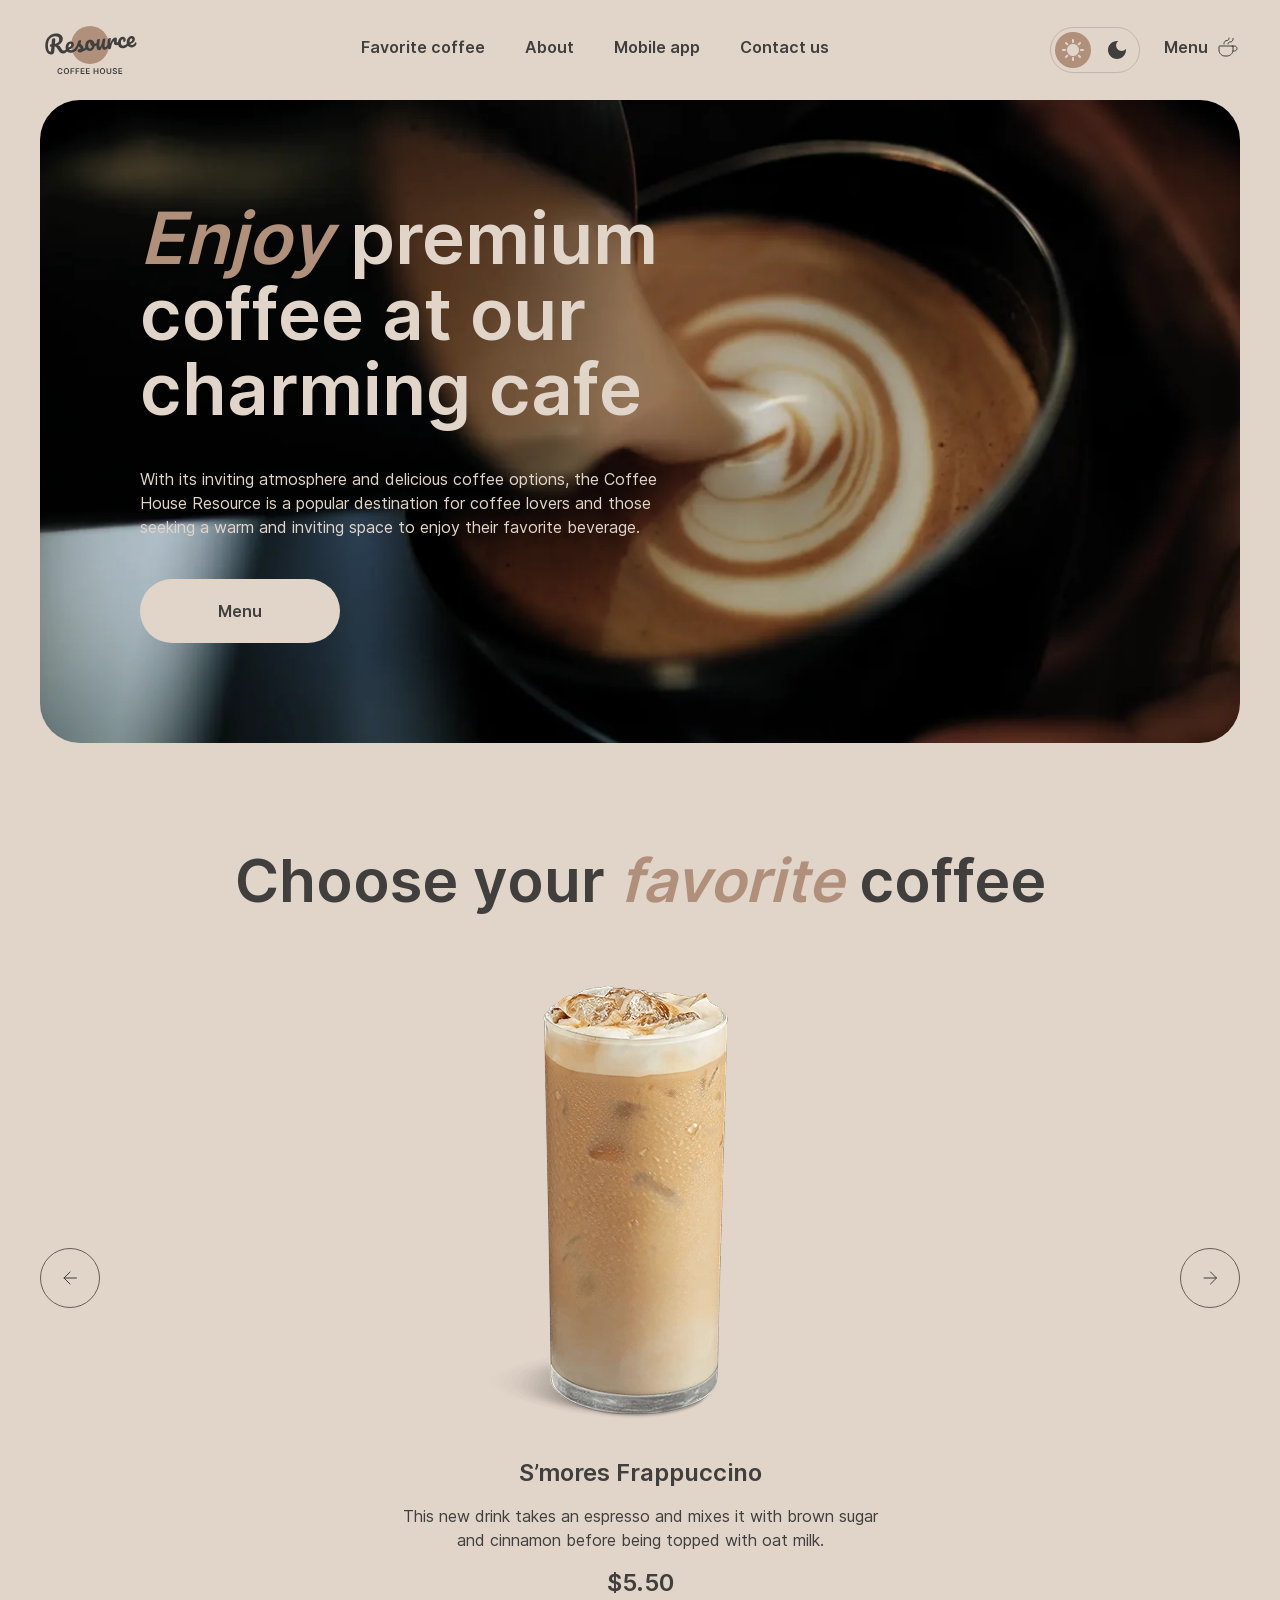
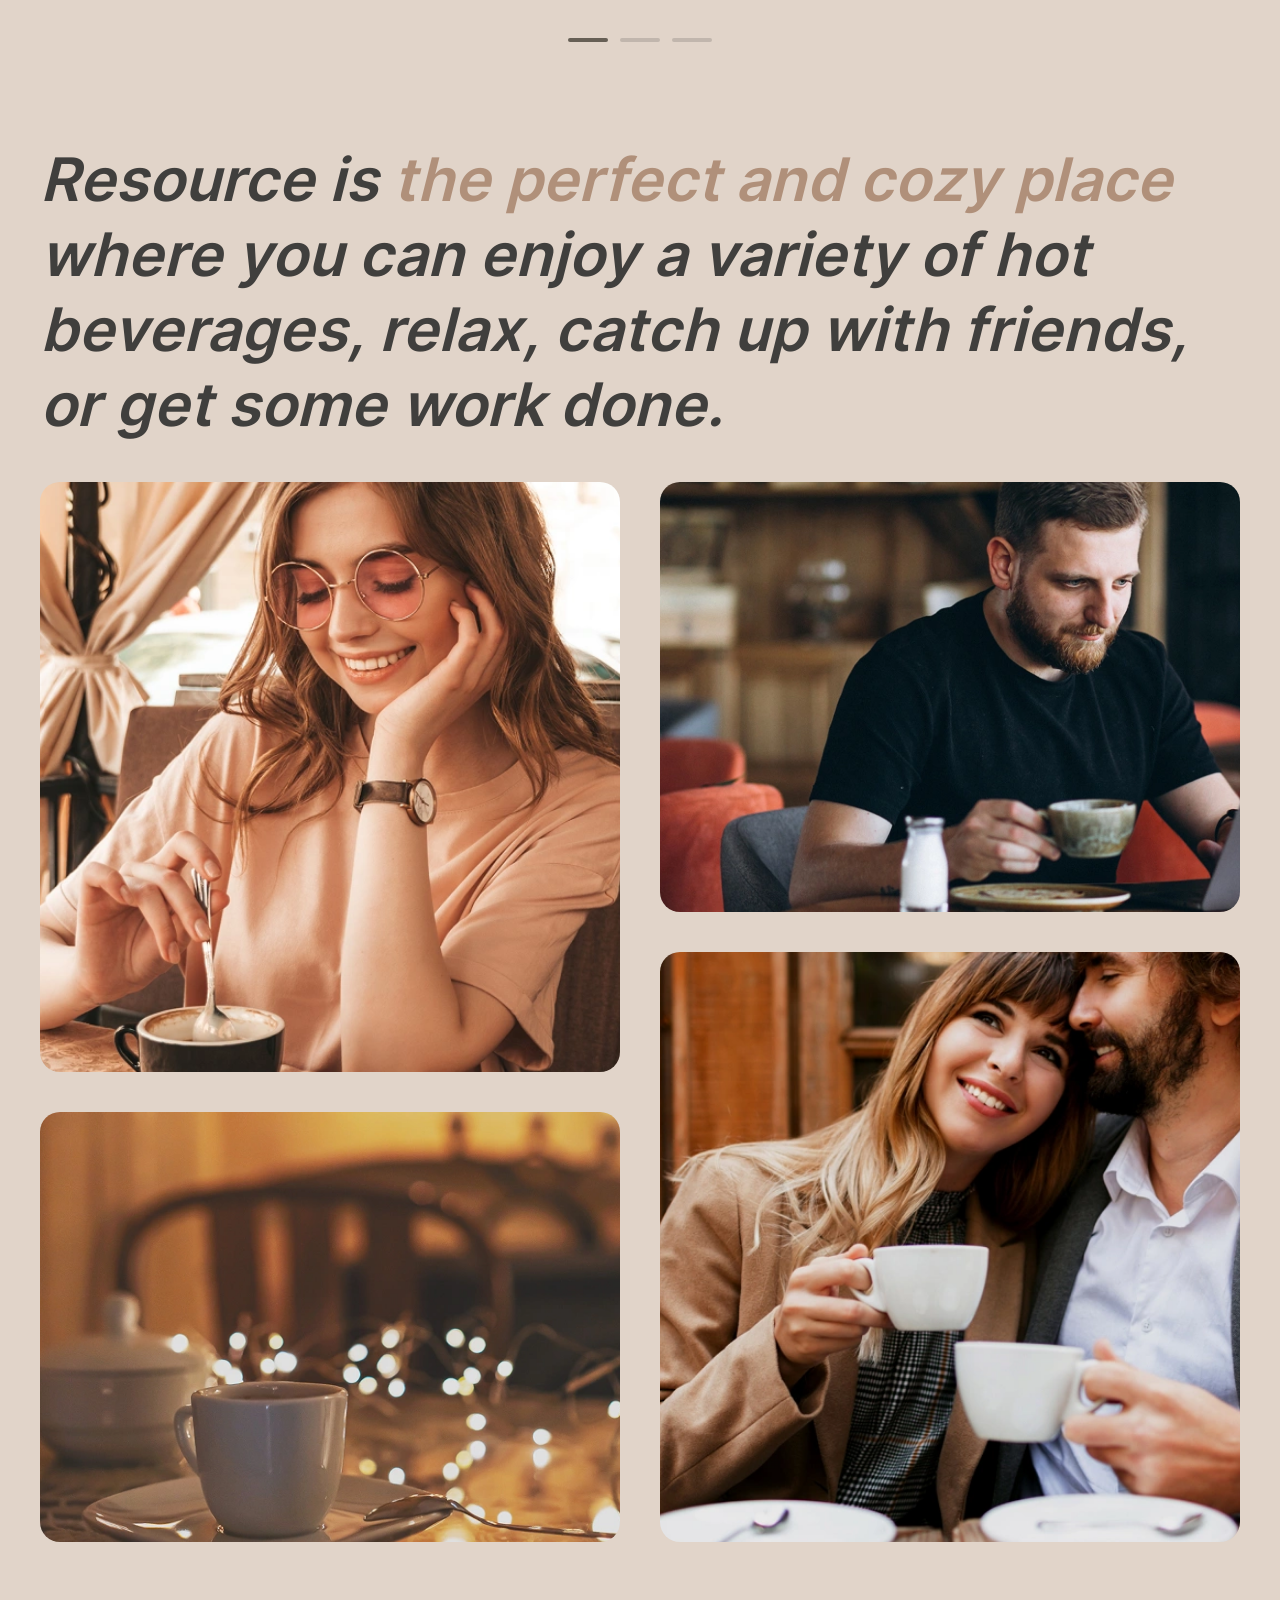
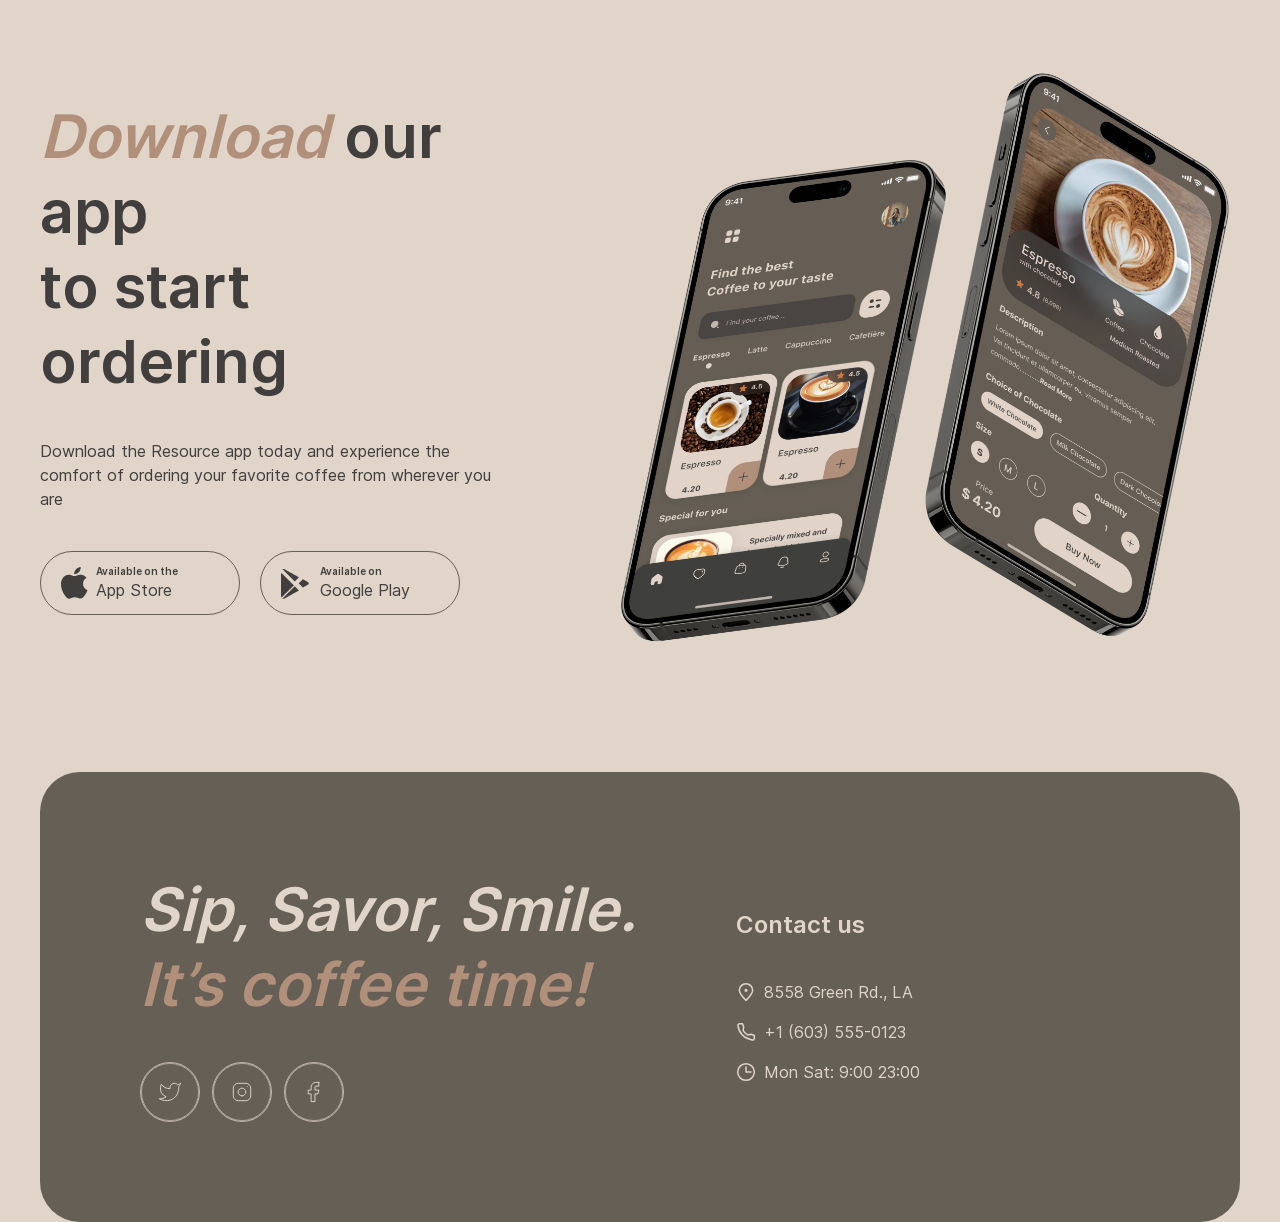
==== commit 3eb53511: "feat: add catalog cards, product modal, show more button, js/functions: modal,card render, tabs logi" ====
--- a/index.html
+++ b/index.html
@@ -54,7 +54,7 @@
           </div>
           <div class="header__actions">
             <button class="header__theme" type="button" aria-label="Switch theme">
-              <span class="header__theme-option active" aria-label="Light theme">
+              <span class="header__theme-option active">
                 <svg width="22" height="22" viewBox="0 0 22 22" fill="none" xmlns="http://www.w3.org/2000/svg">
                   <path
                     d="M10 3V1C10 0.45 10.45 0 11 0C11.55 0 12 0.45 12 1V3C12 3.55 11.55 4 11 4C10.45 4 10 3.55 10 3ZM17.36 6.05L18.77 4.63C19.16 4.24 19.16 3.61 18.77 3.22C18.38 2.83 17.75 2.83 17.36 3.22L15.95 4.64C15.56 5.03 15.56 5.66 15.95 6.05C16.34 6.44 16.97 6.44 17.36 6.05ZM21 10H19C18.45 10 18 10.45 18 11C18 11.55 18.45 12 19 12H21C21.55 12 22 11.55 22 11C22 10.45 21.55 10 21 10ZM11 18C10.45 18 10 18.45 10 19V21C10 21.55 10.45 22 11 22C11.55 22 12 21.55 12 21V19C12 18.45 11.55 18 11 18ZM4.64 6.05L3.22 4.64C2.83 4.25 2.83 3.61 3.22 3.23C3.61 2.85 4.25 2.84 4.63 3.23L6.04 4.64C6.43 5.03 6.43 5.67 6.04 6.05C5.65 6.43 5.02 6.44 4.64 6.05ZM15.95 15.95C15.56 16.34 15.56 16.98 15.95 17.36L17.36 18.77C17.75 19.16 18.39 19.16 18.77 18.77C19.16 18.38 19.16 17.74 18.77 17.36L17.36 15.95C16.98 15.56 16.34 15.56 15.95 15.95ZM1 12H3C3.55 12 4 11.55 4 11C4 10.45 3.55 10 3 10H1C0.45 10 0 10.45 0 11C0 11.55 0.45 12 1 12ZM4.64 18.78L6.05 17.37C6.44 16.98 6.44 16.34 6.05 15.96C5.66 15.58 5.02 15.57 4.64 15.96L3.23 17.37C2.84 17.76 2.84 18.4 3.23 18.78C3.61 19.17 4.25 19.17 4.64 18.78ZM11 5C7.69 5 5 7.69 5 11C5 14.31 7.69 17 11 17C14.31 17 17 14.31 17 11C17 7.69 14.31 5 11 5Z"
@@ -62,7 +62,7 @@
                   />
                 </svg>
               </span>
-              <span class="header__theme-option dark" aria-label="Dark theme">
+              <span class="header__theme-option dark">
                 <svg width="18" height="18" viewBox="0 0 18 18" fill="none" xmlns="http://www.w3.org/2000/svg">
                   <path
                     d="M9 0C4.03 0 0 4.03 0 9C0 13.97 4.03 18 9 18C13.97 18 18 13.97 18 9C18 8.54 17.96 8.08 17.9 7.64C16.92 9.01 15.32 9.9 13.5 9.9C10.52 9.9 8.1 7.48 8.1 4.5C8.1 2.69 8.99 1.08 10.36 0.0999999C9.92 0.0399999 9.46 0 9 0Z"
@@ -164,9 +164,9 @@
           </div>
         </div>
       </section>
-      <section class="about">
+      <section class="about" id="about">
         <div class="container">
-          <p class="about__text">Resource is <span class="text-accent">the perfect and cozy place</span> where you can enjoy a variety of hot beverages, relax, catch up with friends, or get some work done.</p>
+          <h2 class="about__text">Resource is <span class="text-accent">the perfect and cozy place</span> where you can enjoy a variety of hot beverages, relax, catch up with friends, or get some work done.</h2>
           <div class="about__images">
             <div class="about__column">
               <div class="about__card about__card--tall">
@@ -187,8 +187,7 @@
           </div>
         </div>
       </section>
-
-      <section class="app">
+      <section class="app" id="app">
         <div class="container">
           <div class="app__inner">
             <div class="app__offer">
@@ -236,7 +235,7 @@
         </div>
       </section>
     </main>
-    <footer class="footer">
+    <footer class="footer" id="contacts">
       <div class="container">
         <div class="footer__inner">
           <div class="footer__offer">
@@ -308,7 +307,7 @@
                 </svg>
                 +1 (603) 555-0123</a
               >
-              <a href="#" class="footer__link">
+              <span class="footer__link">
                 <svg width="20" height="20" viewBox="0 0 20 20" fill="none" xmlns="http://www.w3.org/2000/svg">
                   <g clip-path="url(#clip0_217_1736)">
                     <path d="M10 5L10 10L15 10" stroke="#E1D4C9" stroke-width="1.5" stroke-linecap="round" stroke-linejoin="round" />
@@ -327,7 +326,7 @@
                   </defs>
                 </svg>
 
-                Mon Sat: 9:00 23:00</a
+                Mon Sat: 9:00 23:00</span
               >
             </div>
           </div>
--- a/styles/style.css
+++ b/styles/style.css
@@ -34,6 +34,7 @@
   background-color: inherit;
   color: inherit;
   border: none;
+  outline: none;
 }
 
 :root {
@@ -78,6 +79,8 @@
   color: var(--text-primary);
   transition: background 0.3s, color 0.3s;
   min-height: 100vh;
+  display: flex;
+  flex-direction: column;
 }
 
 .container {
@@ -89,6 +92,7 @@
 
 .text-accent {
   color: var(--text-accent);
+  font-style: italic;
 }
 
 body.lock {
@@ -478,12 +482,17 @@
     padding-left: 60px;
   }
 }
-@media (max-width: 640px) {
+@media (max-width: 575px) {
   .hero__inner {
     padding: 24px;
   }
   .hero__bg {
     border-radius: 24px;
+  }
+  .hero__button svg {
+    width: 24px;
+    margin-left: 8px;
+    opacity: 1;
   }
 }
 .favorite__title {
@@ -651,6 +660,10 @@
   border-radius: 20px;
   overflow: hidden;
 }
+.about__card img {
+  transform: scale(1.1);
+  transition: transform 0.5s ease;
+}
 .about__card--tall {
   height: 590px;
 }
@@ -672,6 +685,11 @@
   }
   .about__card--short {
     height: 590px;
+  }
+}
+@media (min-width: 769px) {
+  .about__card:hover img {
+    transform: scale(1);
   }
 }
 @media (max-width: 575px) {
@@ -783,9 +801,299 @@
     flex-wrap: wrap;
   }
 }
+.tab {
+  display: inline-flex;
+  align-items: center;
+  gap: 8px;
+  padding: 4px 16px 4px 4px;
+  border-radius: 100px;
+  border: 1px solid var(--border-primary);
+  background: transparent;
+  color: var(--text-primary);
+  font-size: 16px;
+  font-weight: 600;
+  line-height: 150%;
+  cursor: pointer;
+  transition: background 0.2s, border-color 0.2s, color 0.2s;
+}
+.tab__icon {
+  display: flex;
+  width: 30px;
+  height: 30px;
+  flex-shrink: 0;
+  justify-content: center;
+  align-items: center;
+  border-radius: 50%;
+  background: var(--border-primary);
+  color: var(--text-primary);
+  font-weight: 600;
+  font-size: 16px;
+  line-height: 150%;
+  letter-spacing: 0%;
+  text-align: center;
+  transition: background 0.2s, color 0.2s;
+}
+.tab.active {
+  background: var(--bg-container);
+  border-color: var(--bg-container);
+  color: var(--text-inverse);
+}
+.tab.active .tab__icon {
+  background: var(--text-inverse);
+  color: var(--bg-container);
+}
+
+@media (min-width: 769px) {
+  .tab:not(.active):hover {
+    border-color: var(--bg-container);
+  }
+}
+.menu__inner {
+  display: flex;
+  flex-direction: column;
+  gap: 40px;
+}
+.menu__title {
+  width: 100%;
+  max-width: 800px;
+  margin: 0 auto;
+  text-align: center;
+  color: var(--text-primary);
+  font-size: 60px;
+  font-weight: 600;
+  line-height: 125%;
+}
+@media (max-width: 768px) {
+  .menu__title {
+    font-size: 32px;
+  }
+}
+.menu__tabs {
+  display: flex;
+  justify-content: center;
+  align-items: center;
+  gap: 16px;
+  flex-wrap: wrap;
+}
+.menu__tab-icon {
+  font-size: 16px;
+}
+.menu__tab-icon img {
+  display: block;
+  width: 20px;
+  height: 20px;
+  object-fit: contain;
+}
+.menu__grid {
+  display: flex;
+  width: 100%;
+  justify-content: center;
+  align-items: flex-start;
+  align-content: flex-start;
+  gap: 40px;
+  flex-wrap: wrap;
+}
+.menu__preview {
+  display: flex;
+  width: 310px;
+  height: 506px;
+  flex-direction: column;
+  align-items: center;
+  border-radius: 40px;
+  border: 1px solid var(--border-primary);
+  overflow: hidden;
+  cursor: pointer;
+}
+.menu__preview[hidden] {
+  display: none;
+}
+.menu__preview-img {
+  width: 310px;
+  height: 310px;
+  flex-shrink: 0;
+  display: block;
+  border-radius: 40px;
+  object-fit: cover;
+}
+.menu__preview-desc {
+  display: flex;
+  flex: 1 0 0;
+  padding: 20px;
+  flex-direction: column;
+  gap: 12px;
+}
+.menu__preview-title {
+  color: var(--text-primary);
+  font-size: 24px;
+  font-weight: 600;
+  line-height: 125%;
+}
+.menu__preview-desc-text {
+  color: var(--text-primary);
+  font-size: 16px;
+  font-weight: 400;
+  line-height: 150%;
+}
+.menu__preview-price {
+  margin-top: auto;
+  color: var(--text-primary);
+  font-size: 24px;
+  font-weight: 600;
+  line-height: 125%;
+}
+.menu__more {
+  display: flex;
+  align-self: center;
+  width: 60px;
+  height: 60px;
+  justify-content: center;
+  align-items: center;
+  border-radius: 50%;
+  border: 1px solid var(--border-inverse);
+  background: transparent;
+  color: var(--text-primary);
+  cursor: pointer;
+  transition: background 0.2s, color 0.2s;
+}
+.menu__more[hidden] {
+  display: none;
+}
+
+@media (min-width: 769px) {
+  .menu__more:hover {
+    background: var(--border-inverse);
+    color: var(--bg-page);
+  }
+}
+.modal {
+  width: calc(100% - 32px);
+  max-width: 800px;
+  max-height: calc(100dvh - 32px);
+  margin: auto;
+  padding: 0;
+  border: 1px solid var(--border-primary);
+  border-radius: 40px;
+  background: var(--bg-page);
+  color: var(--text-primary);
+}
+.modal::backdrop {
+  background: var(--bg-overlay);
+}
+.modal__window {
+  display: flex;
+  gap: 20px;
+  padding: 16px;
+}
+.modal__img-wrap {
+  flex-shrink: 0;
+  width: 310px;
+  height: 310px;
+  border-radius: 40px;
+  overflow: hidden;
+}
+.modal__img {
+  width: 100%;
+  height: 100%;
+  object-fit: cover;
+}
+.modal__content {
+  display: flex;
+  flex: 1;
+  min-width: 0;
+  flex-direction: column;
+  gap: 20px;
+}
+.modal__info {
+  display: flex;
+  flex-direction: column;
+  gap: 12px;
+}
+.modal__title {
+  font-size: 24px;
+  font-weight: 600;
+  line-height: 125%;
+}
+.modal__desc {
+  font-size: 16px;
+  font-weight: 400;
+  line-height: 150%;
+}
+.modal__group {
+  display: flex;
+  flex-direction: column;
+  gap: 8px;
+}
+.modal__label {
+  font-size: 16px;
+  font-weight: 400;
+  line-height: 150%;
+}
+.modal__options {
+  display: flex;
+  flex-wrap: wrap;
+  gap: 8px;
+}
+.modal__total {
+  display: flex;
+  justify-content: space-between;
+  align-items: center;
+  font-size: 24px;
+  font-weight: 600;
+  line-height: 125%;
+}
+.modal__note {
+  display: flex;
+  gap: 8px;
+  padding: 12px 0;
+  border-top: 1px solid var(--border-primary);
+  font-weight: 600;
+  font-size: 16px;
+  line-height: 150%;
+  letter-spacing: 0%;
+  text-align: center;
+}
+.modal__note svg {
+  flex-shrink: 0;
+}
+.modal__note-text {
+  font-weight: 600;
+  font-size: 10px;
+  line-height: 140%;
+}
+.modal__close {
+  width: 100%;
+  padding: 10px 0;
+  border-radius: 100px;
+  border: 1px solid var(--bg-container);
+  background: transparent;
+  color: var(--text-primary);
+  font-size: 16px;
+  font-weight: 600;
+  line-height: 150%;
+  cursor: pointer;
+  transition: background 0.2s, color 0.2s;
+}
+
+html:has(.modal[open]) {
+  overflow: hidden;
+}
+
+@media (min-width: 769px) {
+  .modal__close:hover {
+    background: var(--bg-container);
+    color: var(--text-inverse);
+  }
+}
+@media (max-width: 640px) {
+  .modal__img-wrap {
+    display: none;
+  }
+}
+.footer {
+  margin-top: auto;
+}
 .footer__inner {
   display: flex;
-  justify-content: center;
   align-items: center;
   gap: 100px;
   padding: 100px;
@@ -848,6 +1156,7 @@
   gap: 16px;
 }
 .footer__link {
+  position: relative;
   display: flex;
   align-items: center;
   gap: 8px;
@@ -855,10 +1164,22 @@
   font-size: 16px;
   font-weight: 400;
   line-height: 150%;
-  transition: opacity 0.2s;
+}
+.footer__link:not(span)::after {
+  content: "";
+  position: absolute;
+  left: 28px;
+  bottom: -4px;
+  width: 0;
+  height: 2px;
+  background: currentColor;
+  transition: width 0.25s ease;
 }
 
 @media (min-width: 769px) {
+  .footer__link:hover::after {
+    width: calc(100% - 28px);
+  }
   .footer__social:hover {
     background: var(--bg-page);
     color: var(--text-primary);
